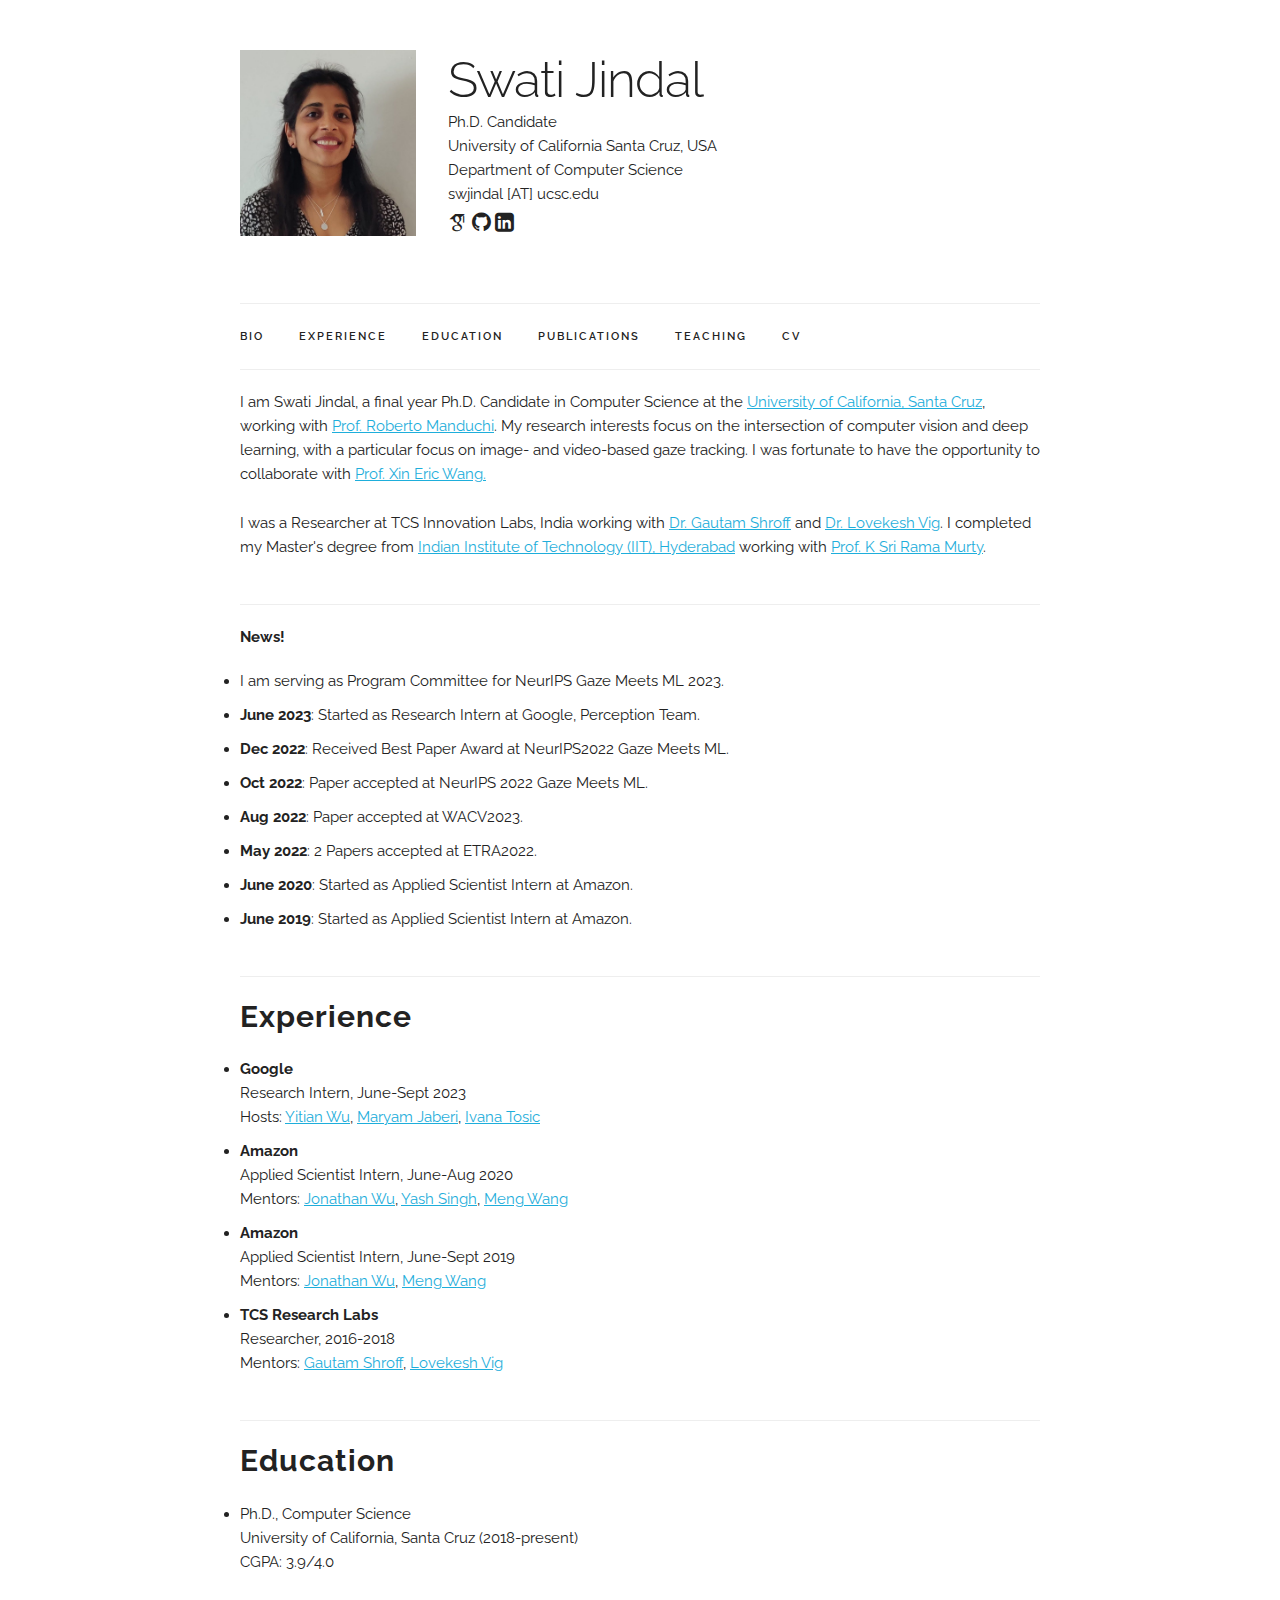
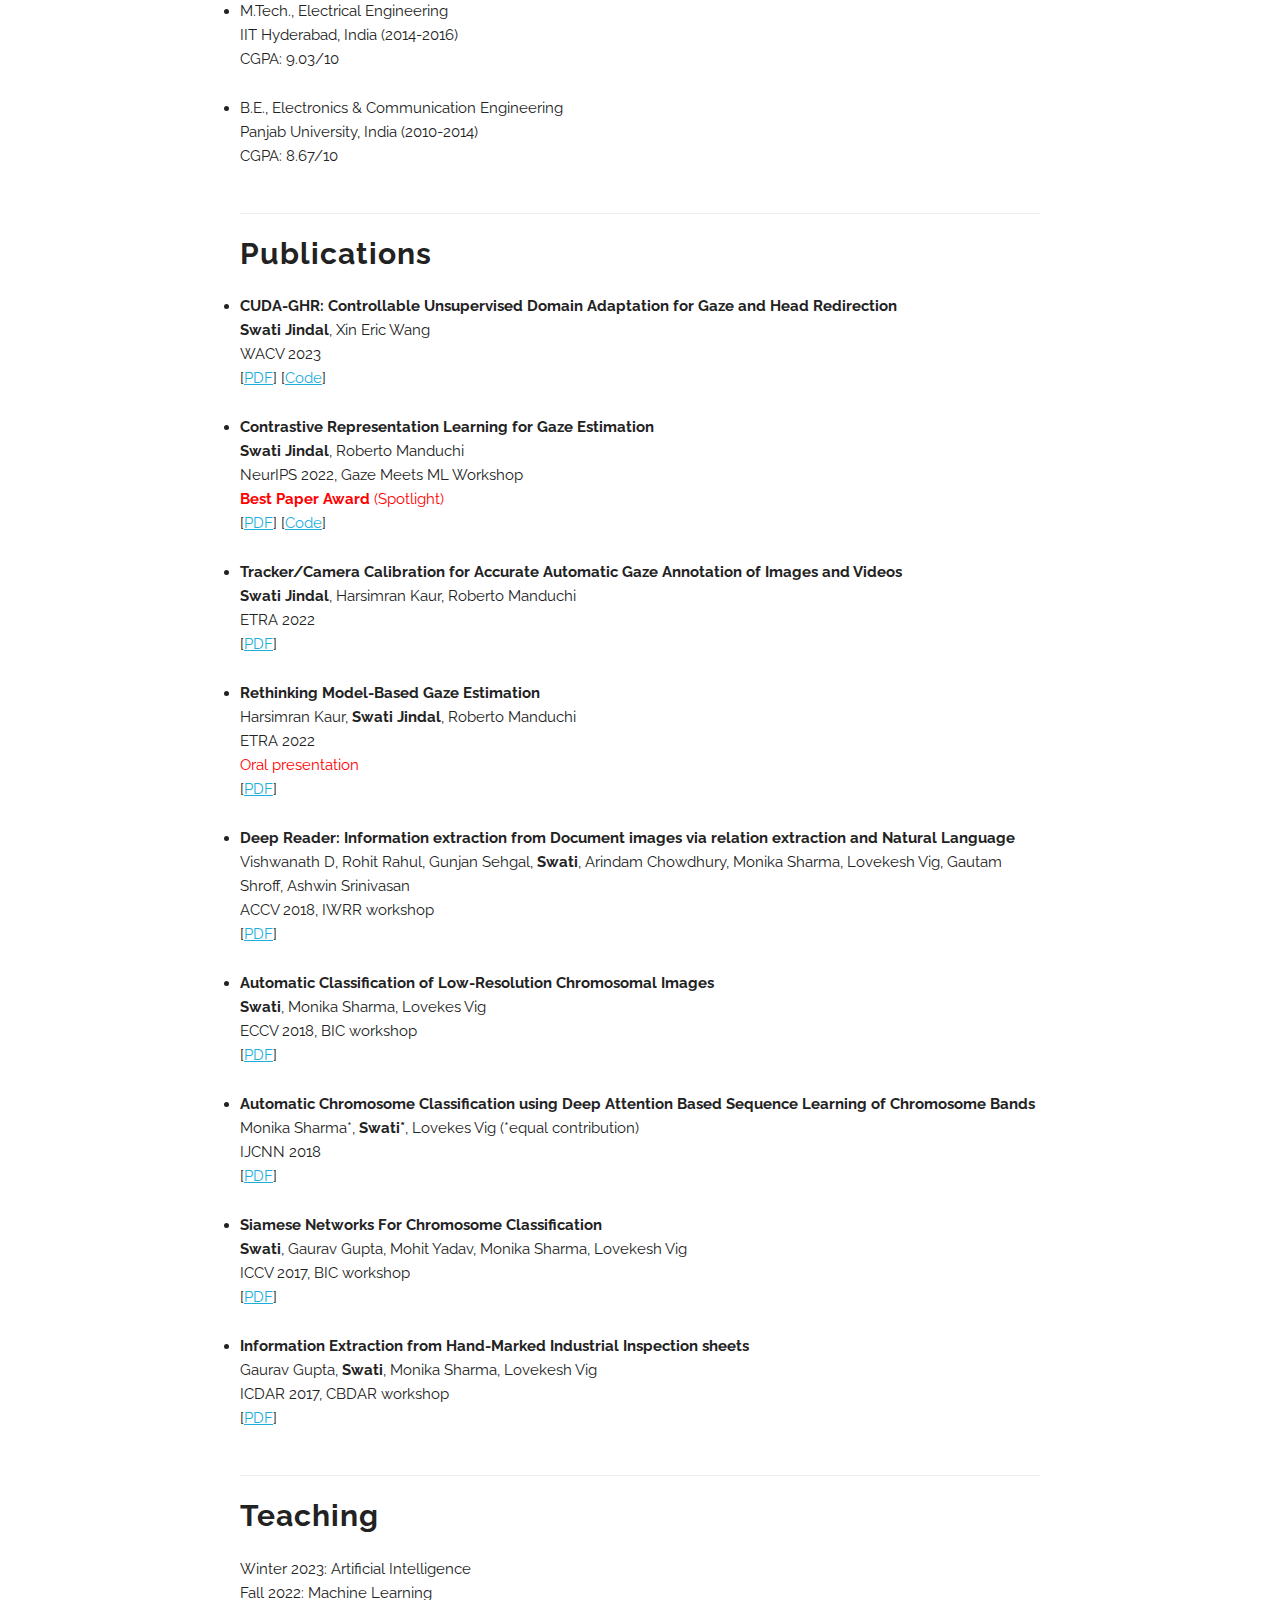
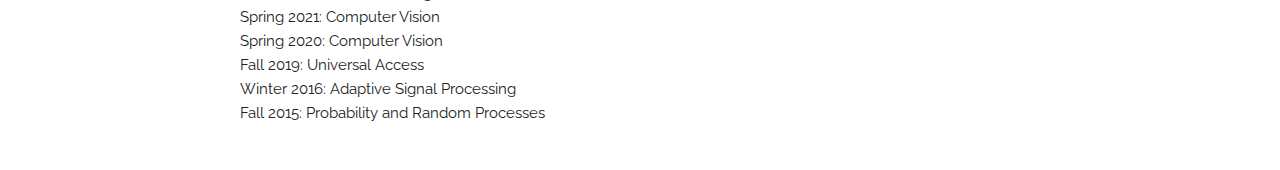
==== index.html @ b085ed93 "updated new" ====
<!DOCTYPE html>
<html lang="en">
<head>

  <!-- Basic Page Needs
  –––––––––––––––––––––––––––––––––––––––––––––––––– -->
  <meta charset="utf-8">
  <title>Swati Jindal</title>
  <meta name="description" content="Swati Jindal">
  <meta name="author" content="Swati Jindal">

  <!-- Mobile Specific Metas
  –––––––––––––––––––––––––––––––––––––––––––––––––– -->
  <meta name="viewport" content="width=device-width, initial-scale=1">

  <!-- FONT
  –––––––––––––––––––––––––––––––––––––––––––––––––– -->
  <link href='https://fonts.googleapis.com/css?family=Raleway:400,300,600' rel='stylesheet' type='text/css'>

  <!-- CSS
  –––––––––––––––––––––––––––––––––––––––––––––––––– -->
  <link rel="stylesheet" href=./libs/external/skeleton/normalize.css>
  <link rel="stylesheet" href=./libs/external/skeleton/skeleton.css>
  <link rel="stylesheet" href=./libs/custom/my_css.css>

  <!-- JQuery
  –––––––––––––––––––––––––––––––––––––––––––––––––– -->
  <script src=./libs/external/jquery-3.1.1.min.js></script>

  <!-- Font-Awesome
  –––––––––––––––––––––––––––––––––––––––––––––––––– -->
  <link rel="stylesheet" href=./libs/external/font-awesome-4.7.0/css/font-awesome.min.css>

  <!-- Academic Icons
  –––––––––––––––––––––––––––––––––––––––––––––––––– -->
  <link rel="stylesheet" href=./libs/external/academicons-1.8.6/css/academicons.min.css>

  <!-- Skeleton tabs
  –––––––––––––––––––––––––––––––––––––––––––––––––– -->
  <link rel="stylesheet" href=./libs/external/skeleton_tabs/skeleton-tabs.css>
  <script src=./libs/external/skeleton_tabs/skeleton-tabs.js></script>

  <!-- Timeline
  –––––––––––––––––––––––––––––––––––––––––––––––––– -->
  <link rel="stylesheet" href=./libs/external/timeline.css>

  <!-- Scripts
  –––––––––––––––––––––––––––––––––––––––––––––––––– -->
  <!--<link rel="stylesheet" href=/libs/external/github-prettify-theme.css>-->
  <script src=./libs/custom/my_js.js></script>

  <!-- Favicon
       –––––––––––––––––––––––––––––––––––––––––––––––––– -->
  <!-- 
  <link rel="icon" type="image/png" href=/libs/icon.png>
  <link rel="shortcut icon" type="image/png" href=/libs/icon.png>
  -->

</head>
<body>

  <!-- Primary Page Layout
  –––––––––––––––––––––––––––––––––––––––––––––––––– -->
  <div class="container">

    <section class="header">
      <div class="row">
        <div class="three columns">
          <a href="/"><img class="u-full-width" src='images/img.jpg'></a>
        </div>
        <div class="nine columns main-description">
            <h1>Swati Jindal</h1>
            <p></p>
            <p>Ph.D. Candidate</p>
            <p>University of California Santa Cruz, USA</p>
            <p>Department of Computer Science</p>
            <p>swjindal [AT] ucsc.edu</p>
            <p>
              <span onclick="window.open('https://scholar.google.co.in/citations?user=O7l7h-UAAAAJ&hl=en')" style="cursor: pointer">
                <i class="ai ai-google-scholar ai-lg" aria-hidden="true"></i>
              </span>

              <span onclick="window.open('https://github.com/jswati31')" style="cursor: pointer">
                <i class="fa fa-github" aria-hidden="true"></i>
              </span>

              <span onclick="window.open('https://linkedin.com/in/swati-jindal-7b8b50103')" style="cursor: pointer">
                <i class="fa fa-linkedin-square" aria-hidden="true"></i>
              </span>
            </p>
        </div>
        <!--<div class="nine columns main-description"><a href="">CV</a> </div>-->
      </div>
    </section>

    <div class="navbar-spacer"></div>
    <nav class="navbar">
      <div class="container">
        <ul class="navbar-list">
          <li class="navbar-item"><a class="navbar-link" href=./index.html#bio>Bio</a></li>
          <li class="navbar-item"><a class="navbar-link" href=./index.html#experience>Experience</a></li>
          <li class="navbar-item"><a class="navbar-link" href=./index.html#education>Education</a></li>
          <li class="navbar-item"><a class="navbar-link" href=./index.html#publications>Publications</a></li>
          <li class="navbar-item"><a class="navbar-link" href=./index.html#teaching>Teaching</a></li>
          <li class="navbar-item"><a class="navbar-link" href="./images/CV.pdf" target="_blank">CV</a></li>
        </ul>
      </div>
    </nav>

<!-- ========== BIO ========== -->
<div class="docs-section" id="bio">
  <p>
  I am Swati Jindal, a final year Ph.D. Candidate in Computer Science
    at the <a class="reference external" href="https://www.ucsc.edu/" target="_blank">University of California, Santa Cruz</a>,
    working with <a class="reference external" href="https://users.soe.ucsc.edu/~manduchi/" target="_blank">Prof. Roberto Manduchi</a>.
    My research interests focus on the intersection of computer vision and deep learning, with a
    particular focus on image- and video-based gaze tracking. I was fortunate to have the opportunity to
    collaborate with <a class="reference external" href="https://eric-xw.github.io/" target="_blank">Prof. Xin Eric Wang.</a></p>
  <p>
    I was a Researcher at TCS Innovation Labs, India
    working with <a class="reference external" href="https://scholar.google.co.in/citations?user=f70Rc2wAAAAJ" target="_blank">Dr. Gautam Shroff</a> and <a class="reference external" href="https://sites.google.com/site/lovekeshhome/" target="_blank">Dr. Lovekesh Vig</a>.
    I completed my Master's degree from <a class="reference external" href="http://iith.ac.in/" target="_blank">Indian Institute of Technology (IIT), Hyderabad</a> working with <a class="reference external" href="https://sites.google.com/iith.ac.in/ksrm/home" target="_blank">Prof. K Sri Rama Murty</a>.
  </p> 
</div>

<!-- ========== BIO ========== -->
<div class="docs-section" id="news">
  <h6><b>News!</b></h6>
  <ul>
    <li>I am serving as Program Committee for NeurIPS Gaze Meets ML 2023.</li>
    <li><b>June 2023</b>: Started as Research Intern at Google, Perception Team.</li>
    <li><b>Dec 2022</b>: Received Best Paper Award at NeurIPS2022 Gaze Meets ML.</li>
    <li><b>Oct 2022</b>: Paper accepted at NeurIPS 2022 Gaze Meets ML.</li>
    <li><b>Aug 2022</b>: Paper accepted at WACV2023.</li>
    <li><b>May 2022</b>: 2 Papers accepted at ETRA2022.</li>
    <li><b>June 2020</b>: Started as Applied Scientist Intern at Amazon.</li>
    <li><b>June 2019</b>: Started as Applied Scientist Intern at Amazon.</li>
  </ul>
</div>

<!-- ========== Experience ========== -->
<div class="docs-section" id="experience">
  <h4><b>Experience</b></h4>
  <ul>
    <li>
      <b>Google</b><br/>
      Research Intern, June-Sept 2023<br/>
      Hosts: <a class="reference external" href="https://www.linkedin.com/in/yitianwu" target="_blank">Yitian Wu</a>,
      <a class="reference external" href="https://scholar.google.com/citations?user=BoFy4O8AAAAJ&hl=en" target="_blank">Maryam Jaberi</a>,
      <a class="reference external" href="https://research.google/people/105919/" target="_blank">Ivana Tosic</a>
    </li>
    <li>
      <b>Amazon</b><br/>
      Applied Scientist Intern, June-Aug 2020<br/>
      Mentors: <a class="reference external" href="https://www.linkedin.com/in/jonathan-wu-83a1321b" target="_blank">Jonathan Wu</a>,
        <a class="reference external" href="https://www.linkedin.com/in/kunwar-yashraj-singh-62ba5552/" target="_blank">Yash Singh</a>,
      <a class="reference external" href="https://www.linkedin.com/in/meng-wang-6aa61813/" target="_blank">Meng Wang</a>
    </li>
	<li>
      <b>Amazon</b><br/>
      Applied Scientist Intern, June-Sept 2019<br/>
      Mentors: <a class="reference external" href="https://www.linkedin.com/in/jonathan-wu-83a1321b" target="_blank">Jonathan Wu</a>,
      <a class="reference external" href="https://www.linkedin.com/in/meng-wang-6aa61813/" target="_blank">Meng Wang</a>

    </li>
	<li>
      <b>TCS Research Labs</b><br/>
      Researcher, 2016-2018<br/>
      Mentors: <a class="reference external" href="https://scholar.google.co.in/citations?user=f70Rc2wAAAAJ" target="_blank">Gautam Shroff</a>,
        <a class="reference external" href="https://sites.google.com/site/lovekeshhome/" target="_blank">Lovekesh Vig</a>
    </li>
  </ul>
</div>


    <!-- ========== Education ========== -->
<div class="docs-section" id="education">
  <h4><b>Education</b></h4>
  <ul>
	<li> Ph.D., Computer Science
      <br>University of California, Santa Cruz (2018-present)
      <p>CGPA: 3.9/4.0</p>
    </li>
    <li> M.Tech., Electrical Engineering
      <br>IIT Hyderabad, India (2014-2016)
      <p>CGPA: 9.03/10 </p>
    </li>
	<li> B.E., Electronics & Communication Engineering
      <br>Panjab University, India (2010-2014)
      <p>CGPA: 8.67/10</p>
    </li>
  </ul>
</div>

<!-- ========== PUBLICATIONS ========== -->
<div class="docs-section" id="publications">
  <h4><b>Publications</b></h4>
    <ul>
      <li>
        <p>
        <strong>
          CUDA-GHR: Controllable Unsupervised Domain Adaptation for Gaze and Head Redirection
        </strong>
        <br>
        <b>Swati Jindal</b>, Xin Eric Wang
        <br>
        WACV 2023
          <br>
          [<a class="reference external" href="https://arxiv.org/abs/2106.10852" target="_blank">PDF</a>] [<a class="reference external" href="https://github.com/jswati31/cuda-ghr" target="_blank">Code</a>]
        </p>
      </li>

      <li>
        <p>
        <strong>
          Contrastive Representation Learning for Gaze Estimation
        </strong>
        <br>
        <b>Swati Jindal</b>, Roberto Manduchi
        <br>
        NeurIPS 2022, Gaze Meets ML Workshop
          <br>
          <span style="color:red"><b>Best Paper Award</b> (Spotlight)</span>
          <br>
          [<a class="reference external" href="https://arxiv.org/abs/2210.13404" target="_blank">PDF</a>] [<a class="reference external" href="https://github.com/jswati31/gazeclr" target="_blank">Code</a>]
        </p>
      </li>

      <li>
        <p>
        <strong>
          Tracker/Camera Calibration for Accurate Automatic Gaze Annotation of Images and Videos
        </strong>
        <br>
        <b>Swati Jindal</b>, Harsimran Kaur, Roberto Manduchi
        <br>
        ETRA 2022
          <br>
          [<a class="reference external" href="https://dl.acm.org/doi/abs/10.1145/3517031.3529643" target="_blank">PDF</a>]
        </p>
      </li>

      <li>
        <p>
        <strong>
          Rethinking Model-Based Gaze Estimation
        </strong>
        <br>
        Harsimran Kaur, <b>Swati Jindal</b>, Roberto Manduchi
        <br>
        ETRA 2022
          <br>
          <span style="color:red">Oral presentation</span>
          <br>
          [<a class="reference external" href="https://dl.acm.org/doi/10.1145/3530797" target="_blank">PDF</a>]
        </p>
      </li>

      <li>
        <p>
        <strong>
        Deep Reader: Information extraction from Document images via relation extraction and Natural Language
        </strong>
        <br>
        Vishwanath D, Rohit Rahul, Gunjan Sehgal, <b>Swati</b>, Arindam Chowdhury, Monika Sharma, Lovekesh Vig, Gautam Shroff, Ashwin Srinivasan
        <br>
        ACCV 2018, IWRR workshop
          <br>
        [<a class="reference external" href="https://link.springer.com/chapter/10.1007/978-3-030-21074-8_15" target="_blank">PDF</a>]
        </p>
      </li>

      <li>
        <p>
        <strong>
        Automatic Classification of Low-Resolution Chromosomal Images
        </strong>
        <br>
        <b>Swati</b>, Monika Sharma, Lovekes Vig
        <br>
        ECCV 2018, BIC workshop
          <br>
[<a class="reference external" href="https://link.springer.com/chapter/10.1007/978-3-030-11024-6_21" target="_blank">PDF</a>]
        </p>
      </li>

      <li>
        <p>
        <strong>
        Automatic Chromosome Classification using Deep Attention Based Sequence Learning of Chromosome Bands
        </strong>
        <br>
        Monika Sharma*, <b>Swati*</b>, Lovekes Vig (*equal contribution)
        <br>
        IJCNN 2018
          <br>
      [<a class="reference external" href="https://ieeexplore.ieee.org/document/8489321" target="_blank">PDF</a>]
        </p>
      </li>

      <li>
        <p>
        <strong>
        Siamese Networks For Chromosome Classification
        </strong>
        <br>
        <b>Swati</b>, Gaurav Gupta, Mohit Yadav, Monika Sharma, Lovekesh Vig
        <br>
         ICCV 2017, BIC workshop
          <br>
  [<a class="reference external" href="http://openaccess.thecvf.com/content_ICCV_2017_workshops/papers/w1/Jindal_Siamese_Networks_for_ICCV_2017_paper.pdf" target="_blank">PDF</a>]
        </p>
      </li>

      <li>
        <p>
        <strong>
        Information Extraction from Hand-Marked Industrial Inspection sheets
        </strong>
        <br>
        Gaurav Gupta, <b>Swati</b>, Monika Sharma, Lovekesh Vig
        <br>
        ICDAR 2017, CBDAR workshop
          <br>
      [<a class="reference external" href="https://ieeexplore.ieee.org/document/8270293" target="_blank">PDF</a>]
        </p>
      </li>

    </ul>

</div>






<!-- ========== Teaching ========== -->
<div class="docs-section" id="teaching">
  <h4><b>Teaching</b></h4>
  <p>
    Winter 2023: Artificial Intelligence
    <br>
    Fall 2022: Machine Learning
    <br>
    Spring 2021: Computer Vision
    <br> Spring 2020: Computer Vision
    <br> Fall 2019: Universal Access
    <br> Winter 2016: Adaptive Signal Processing
    <br> Fall 2015: Probability and Random Processes
  </p>
</div>

<!-- End Document
  –––––––––––––––––––––––––––––––––––––––––––––––––– -->
</body>
</html>
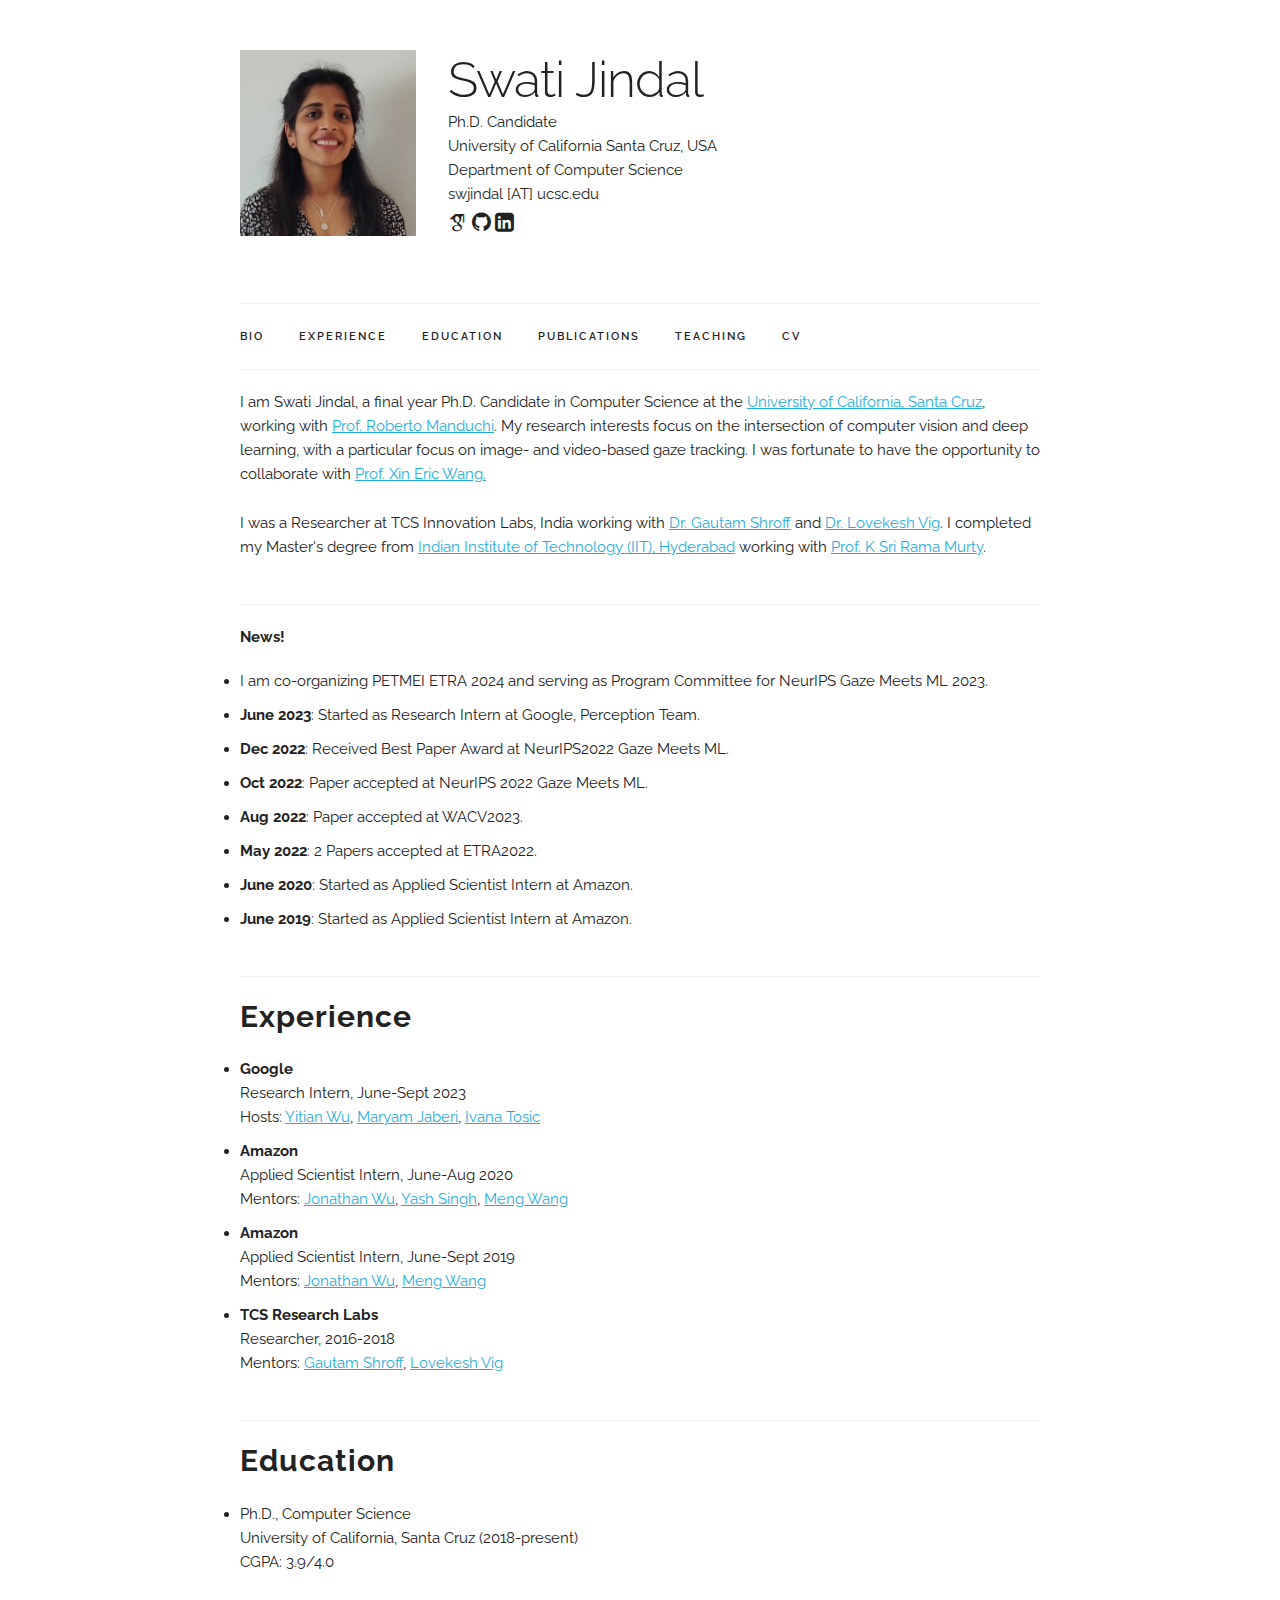
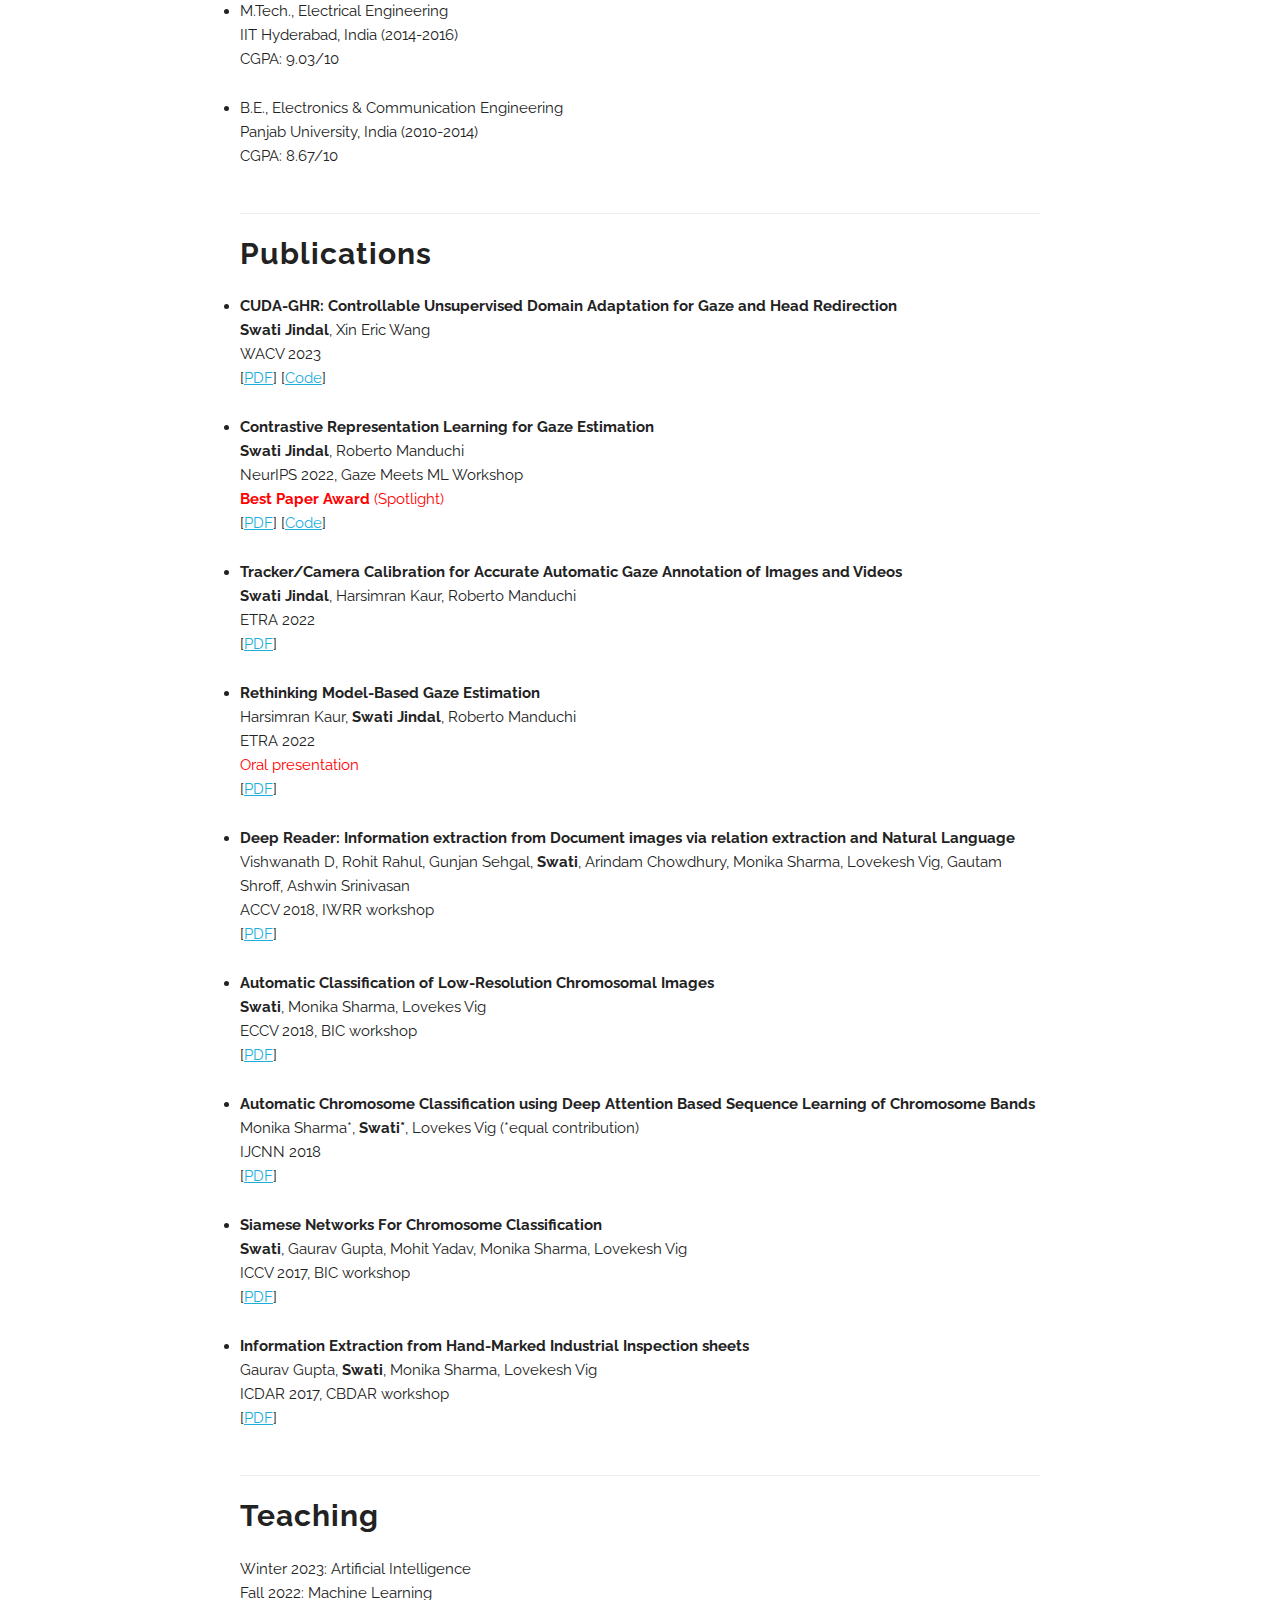
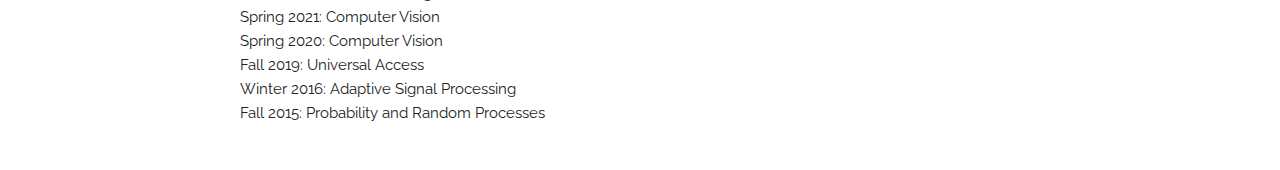
==== commit 774125f4: "updated new" ====
--- a/index.html
+++ b/index.html
@@ -127,7 +127,7 @@
 <div class="docs-section" id="news">
   <h6><b>News!</b></h6>
   <ul>
-    <li>I am serving as Program Committee for NeurIPS Gaze Meets ML 2023.</li>
+    <li>I am co-organizing PETMEI ETRA 2024 and serving as Program Committee for NeurIPS Gaze Meets ML 2023.</li>
     <li><b>June 2023</b>: Started as Research Intern at Google, Perception Team.</li>
     <li><b>Dec 2022</b>: Received Best Paper Award at NeurIPS2022 Gaze Meets ML.</li>
     <li><b>Oct 2022</b>: Paper accepted at NeurIPS 2022 Gaze Meets ML.</li>
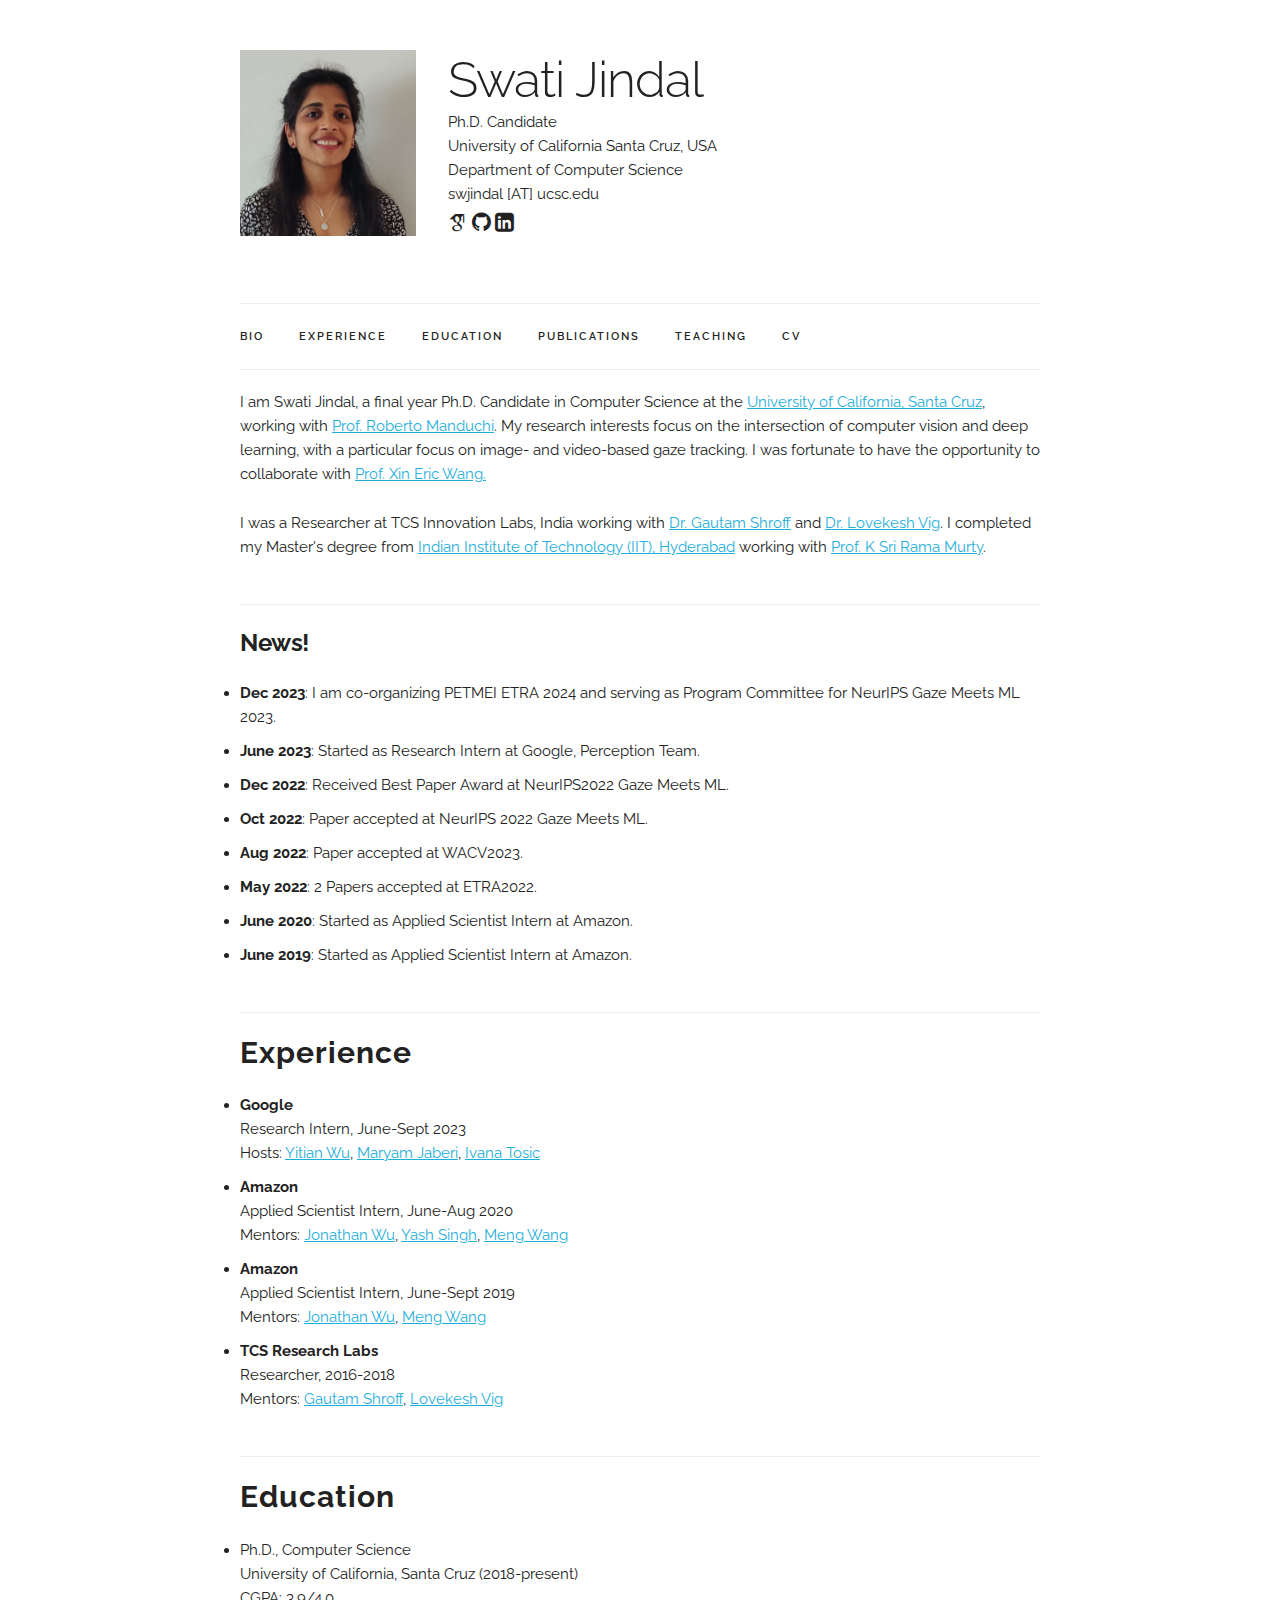
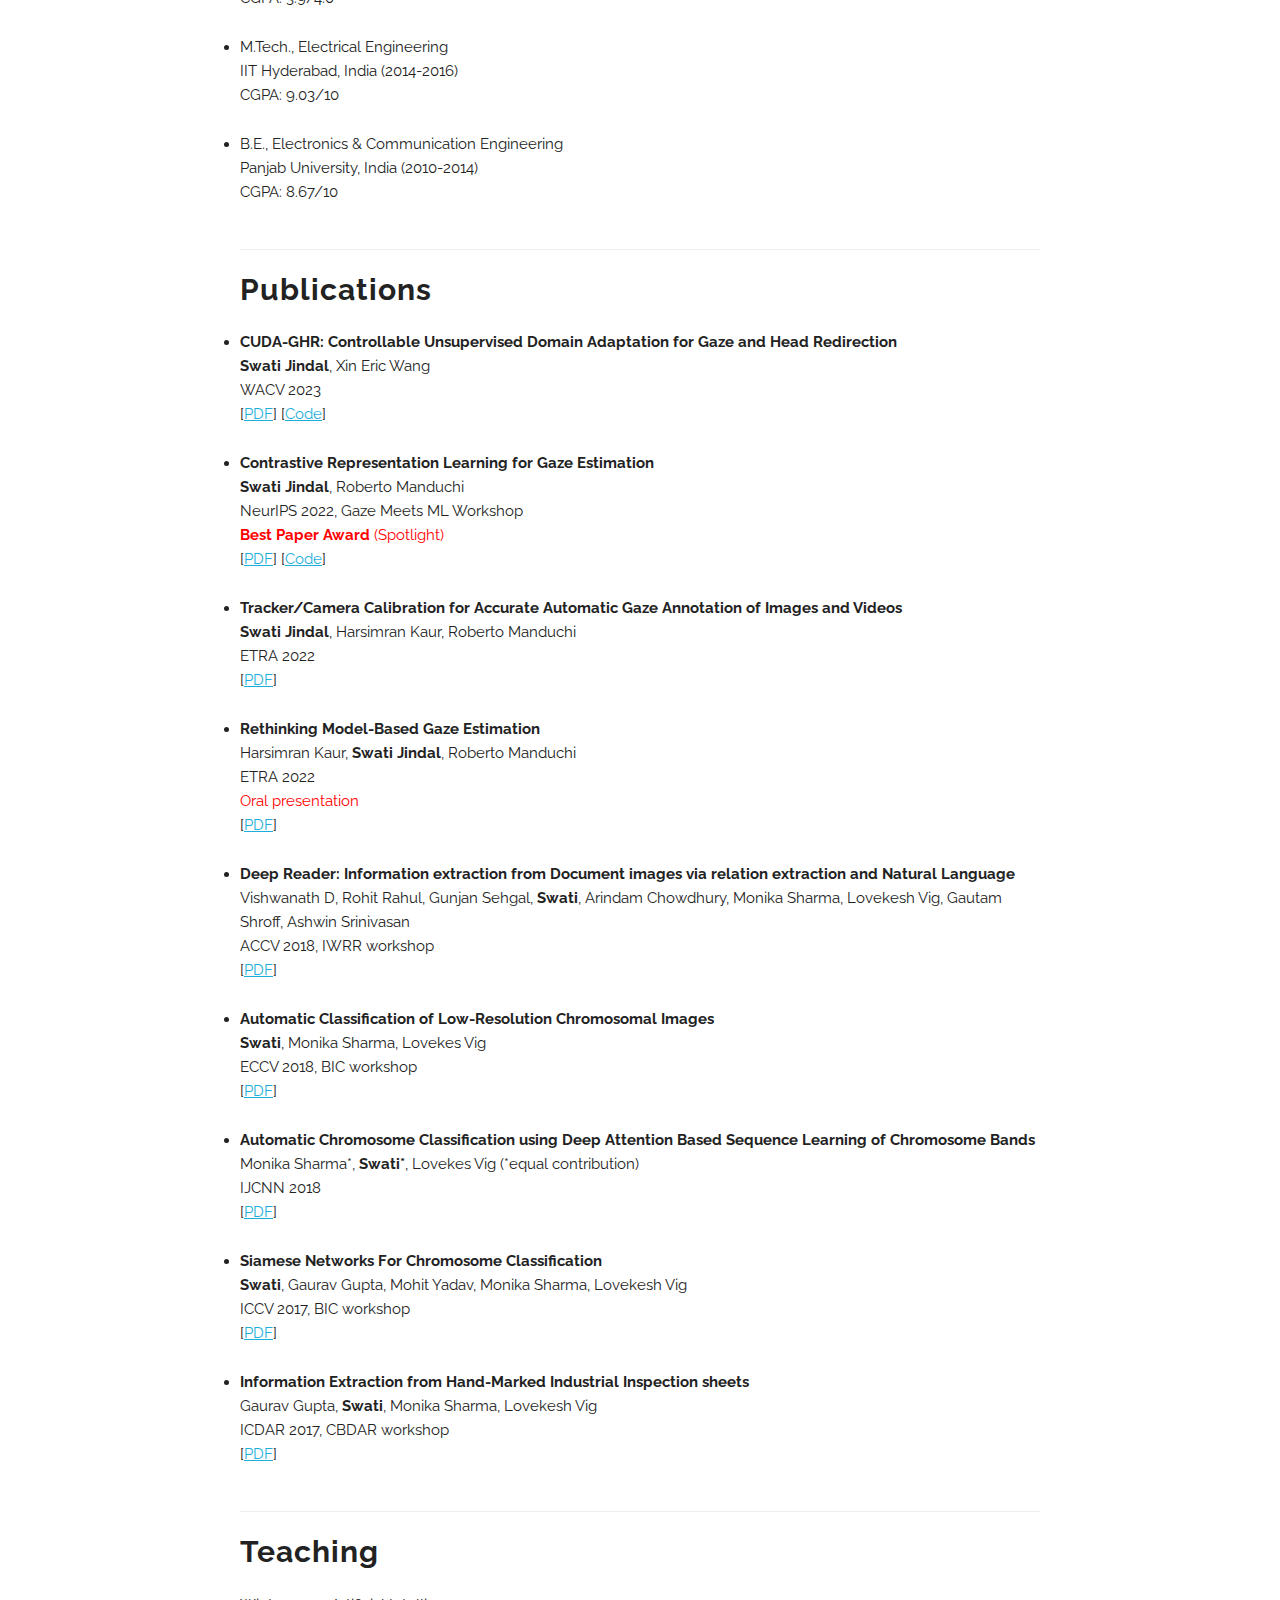
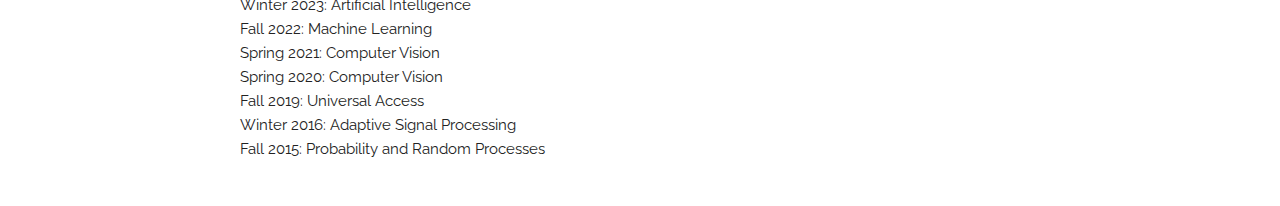
==== commit 6183b074: "updated new" ====
--- a/index.html
+++ b/index.html
@@ -125,9 +125,9 @@
 
 <!-- ========== BIO ========== -->
 <div class="docs-section" id="news">
-  <h6><b>News!</b></h6>
+  <h5><b>News!</b></h5>
   <ul>
-    <li>I am co-organizing PETMEI ETRA 2024 and serving as Program Committee for NeurIPS Gaze Meets ML 2023.</li>
+    <li><b>Dec 2023</b>: I am co-organizing PETMEI ETRA 2024 and serving as Program Committee for NeurIPS Gaze Meets ML 2023.</li>
     <li><b>June 2023</b>: Started as Research Intern at Google, Perception Team.</li>
     <li><b>Dec 2022</b>: Received Best Paper Award at NeurIPS2022 Gaze Meets ML.</li>
     <li><b>Oct 2022</b>: Paper accepted at NeurIPS 2022 Gaze Meets ML.</li>
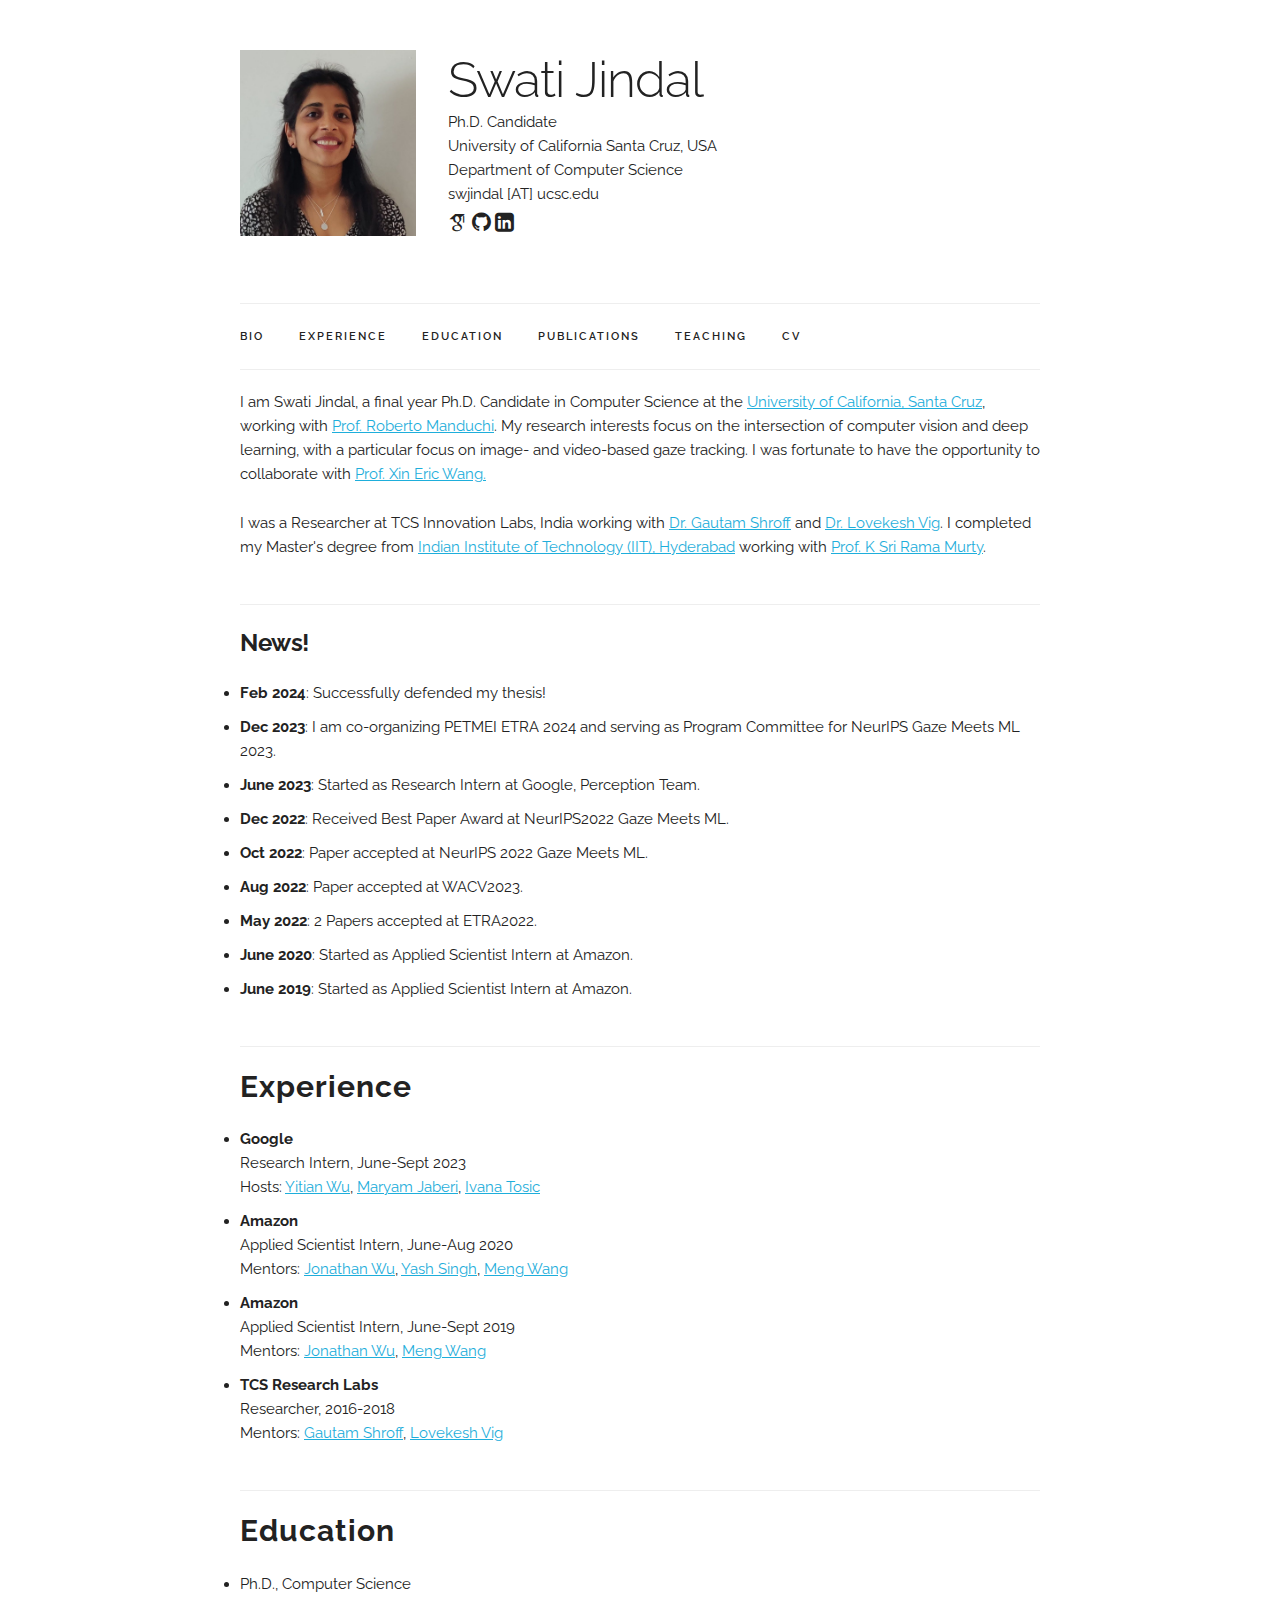
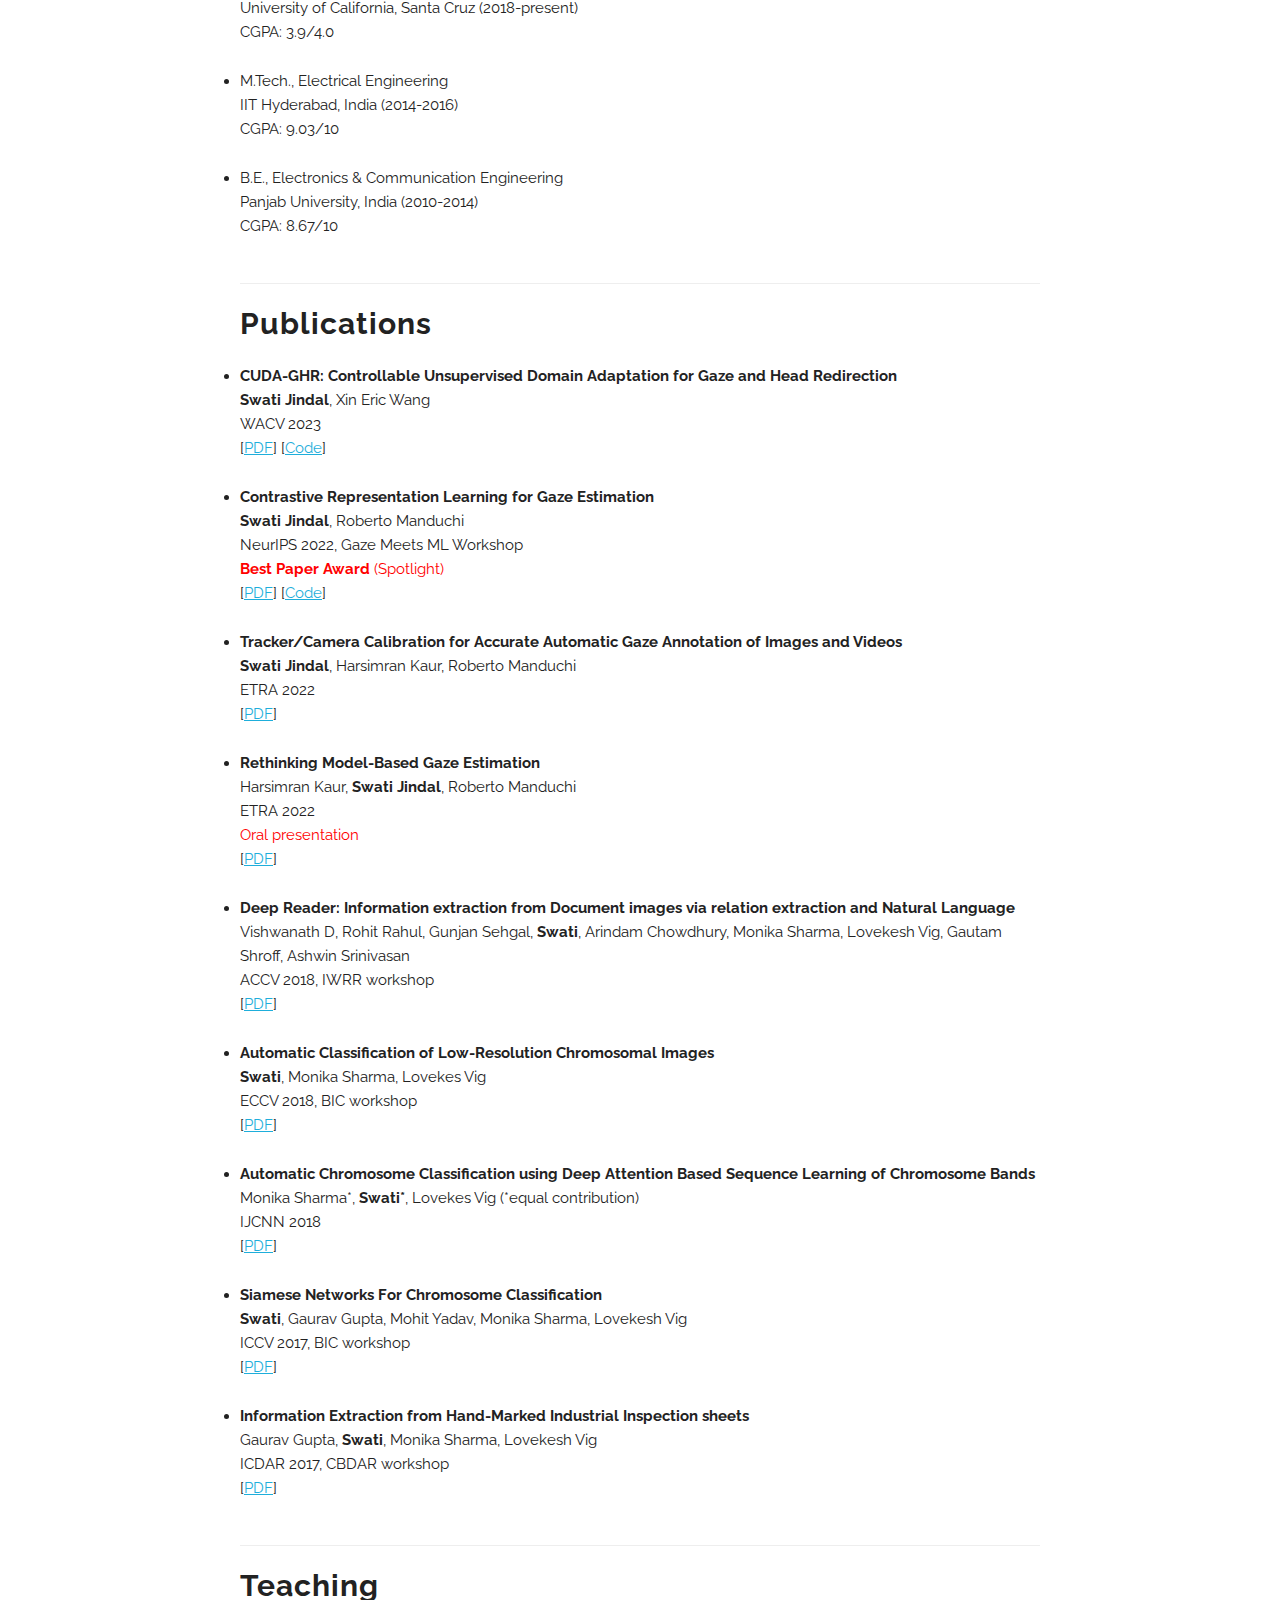
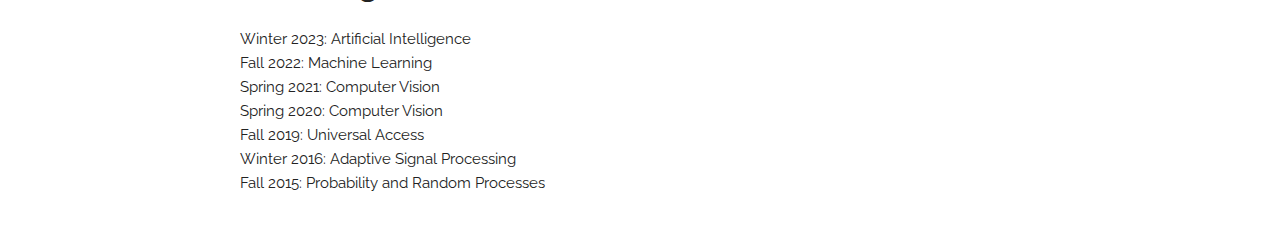
==== commit f8d33a38: "updated news" ====
--- a/index.html
+++ b/index.html
@@ -127,6 +127,7 @@
 <div class="docs-section" id="news">
   <h5><b>News!</b></h5>
   <ul>
+    <li><b>Feb 2024</b>: Successfully defended my thesis!</li>
     <li><b>Dec 2023</b>: I am co-organizing PETMEI ETRA 2024 and serving as Program Committee for NeurIPS Gaze Meets ML 2023.</li>
     <li><b>June 2023</b>: Started as Research Intern at Google, Perception Team.</li>
     <li><b>Dec 2022</b>: Received Best Paper Award at NeurIPS2022 Gaze Meets ML.</li>
@@ -206,7 +207,7 @@
         <br>
         WACV 2023
           <br>
-          [<a class="reference external" href="https://arxiv.org/abs/2106.10852" target="_blank">PDF</a>] [<a class="reference external" href="https://github.com/jswati31/cuda-ghr" target="_blank">Code</a>]
+          [<a class="reference external" href="https://openaccess.thecvf.com/content/WACV2023/papers/Jindal_CUDA-GHR_Controllable_Unsupervised_Domain_Adaptation_for_Gaze_and_Head_Redirection_WACV_2023_paper.pdf" target="_blank">PDF</a>] [<a class="reference external" href="https://github.com/jswati31/cuda-ghr" target="_blank">Code</a>]
         </p>
       </li>
 
@@ -222,7 +223,7 @@
           <br>
           <span style="color:red"><b>Best Paper Award</b> (Spotlight)</span>
           <br>
-          [<a class="reference external" href="https://arxiv.org/abs/2210.13404" target="_blank">PDF</a>] [<a class="reference external" href="https://github.com/jswati31/gazeclr" target="_blank">Code</a>]
+          [<a class="reference external" href="https://proceedings.mlr.press/v210/jindal23a/jindal23a.pdf" target="_blank">PDF</a>] [<a class="reference external" href="https://github.com/jswati31/gazeclr" target="_blank">Code</a>]
         </p>
       </li>
 
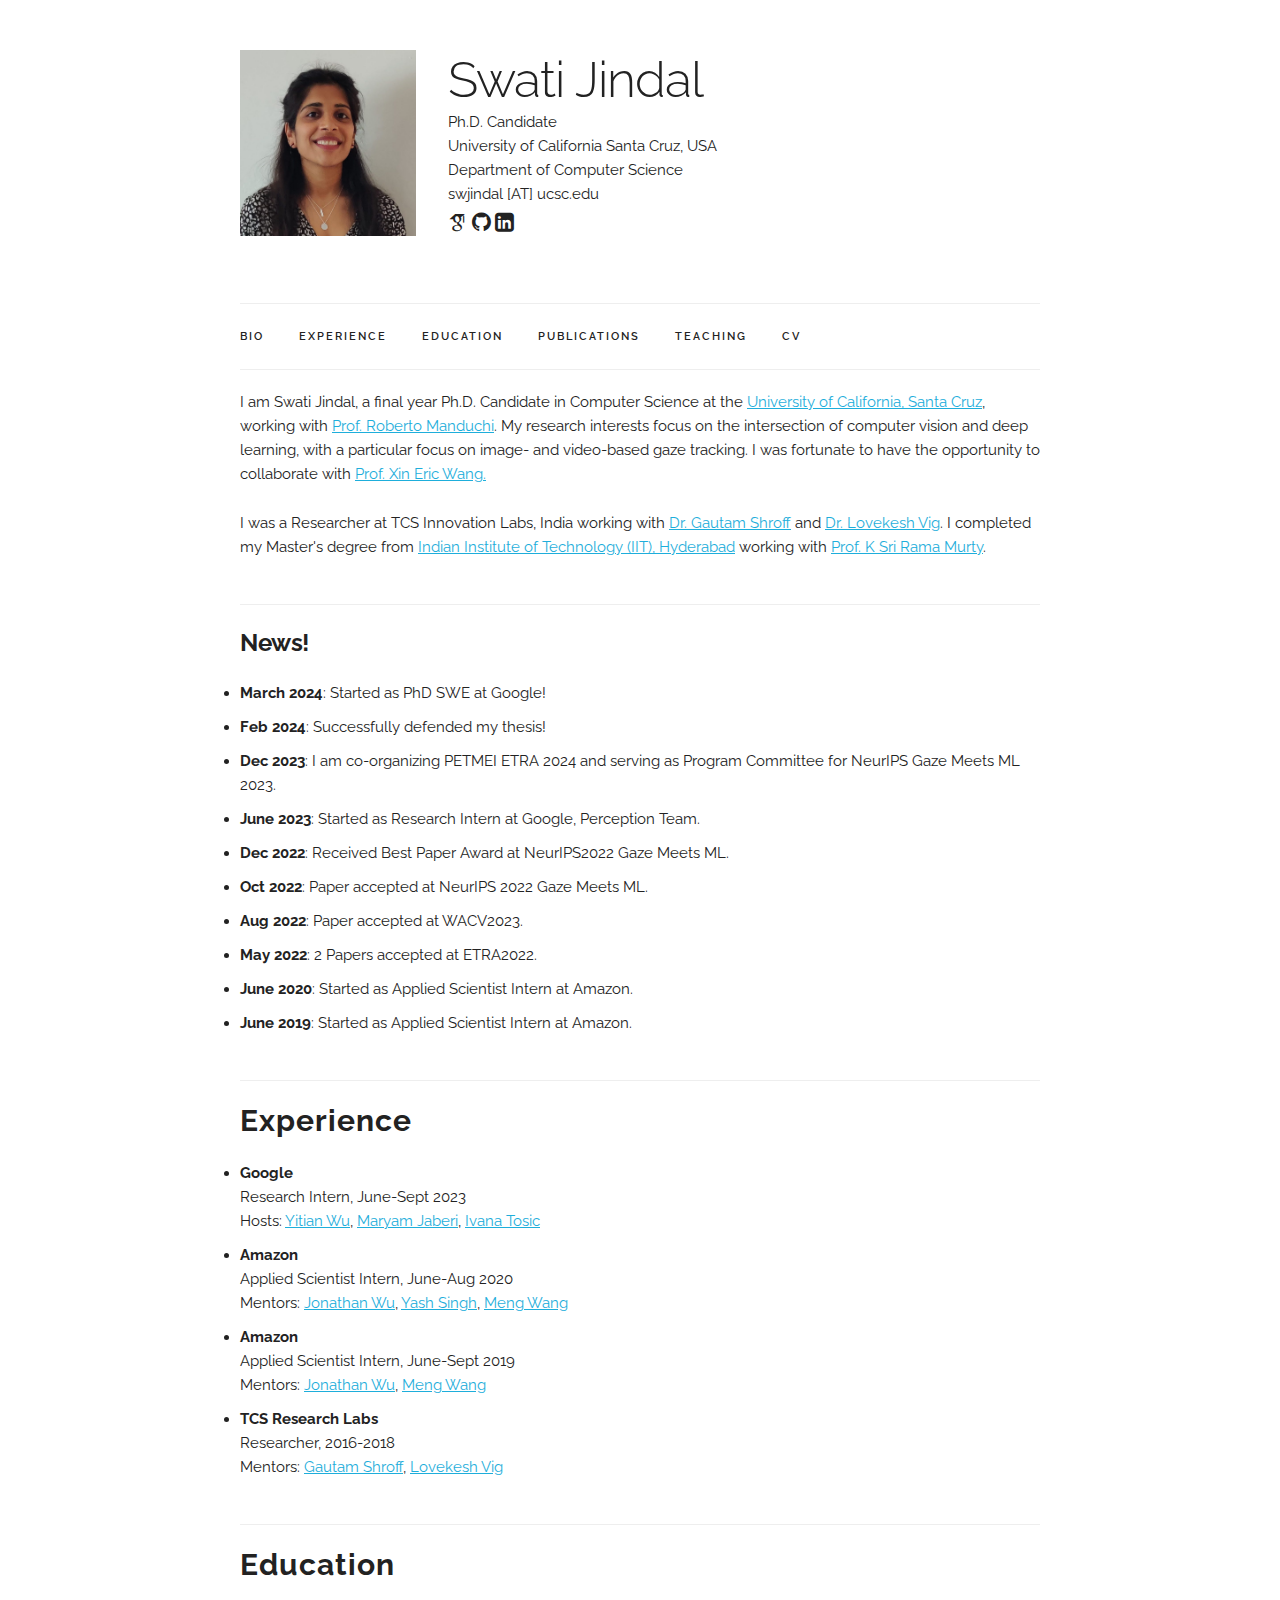
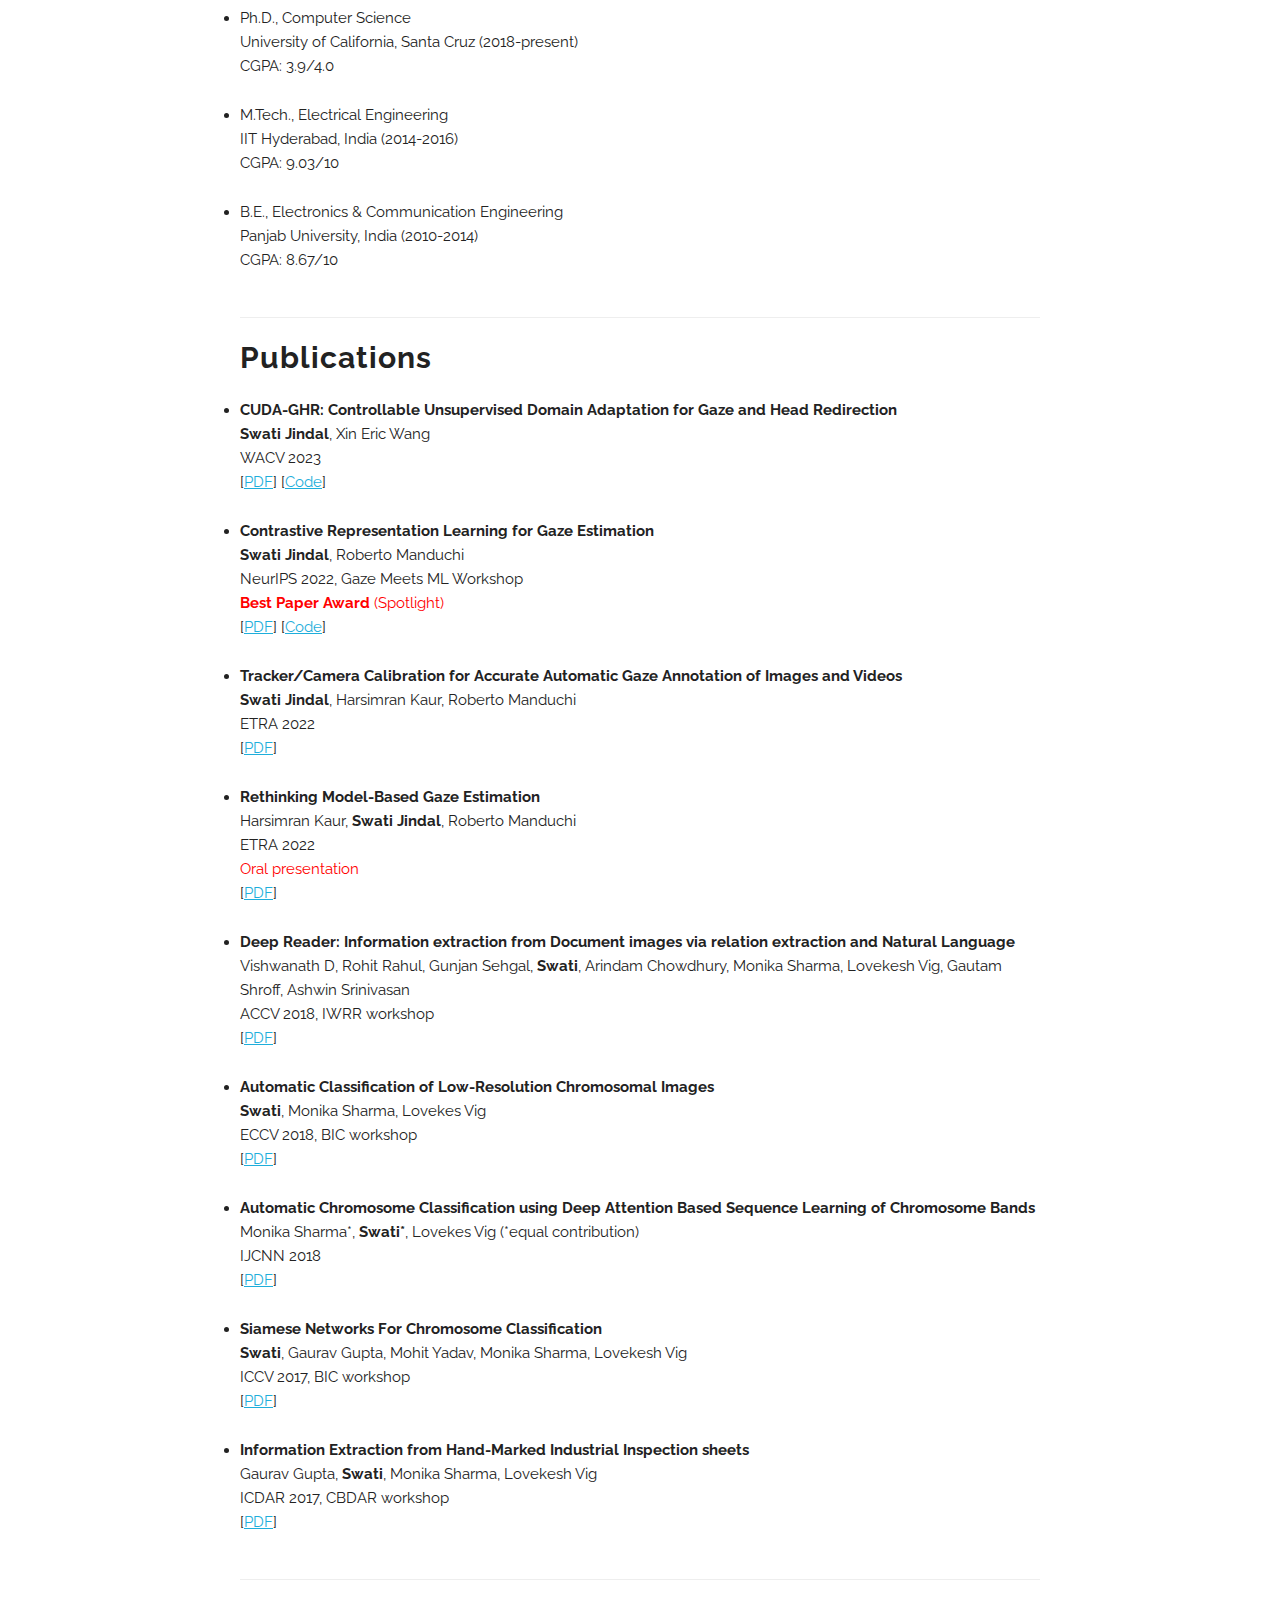
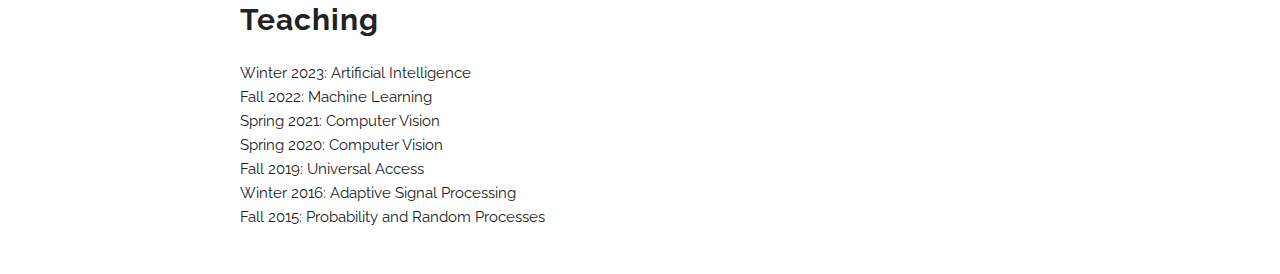
==== commit 6095b929: "updated news" ====
--- a/index.html
+++ b/index.html
@@ -127,6 +127,7 @@
 <div class="docs-section" id="news">
   <h5><b>News!</b></h5>
   <ul>
+    <li><b>March 2024</b>: Started as PhD SWE at Google!</li>
     <li><b>Feb 2024</b>: Successfully defended my thesis!</li>
     <li><b>Dec 2023</b>: I am co-organizing PETMEI ETRA 2024 and serving as Program Committee for NeurIPS Gaze Meets ML 2023.</li>
     <li><b>June 2023</b>: Started as Research Intern at Google, Perception Team.</li>
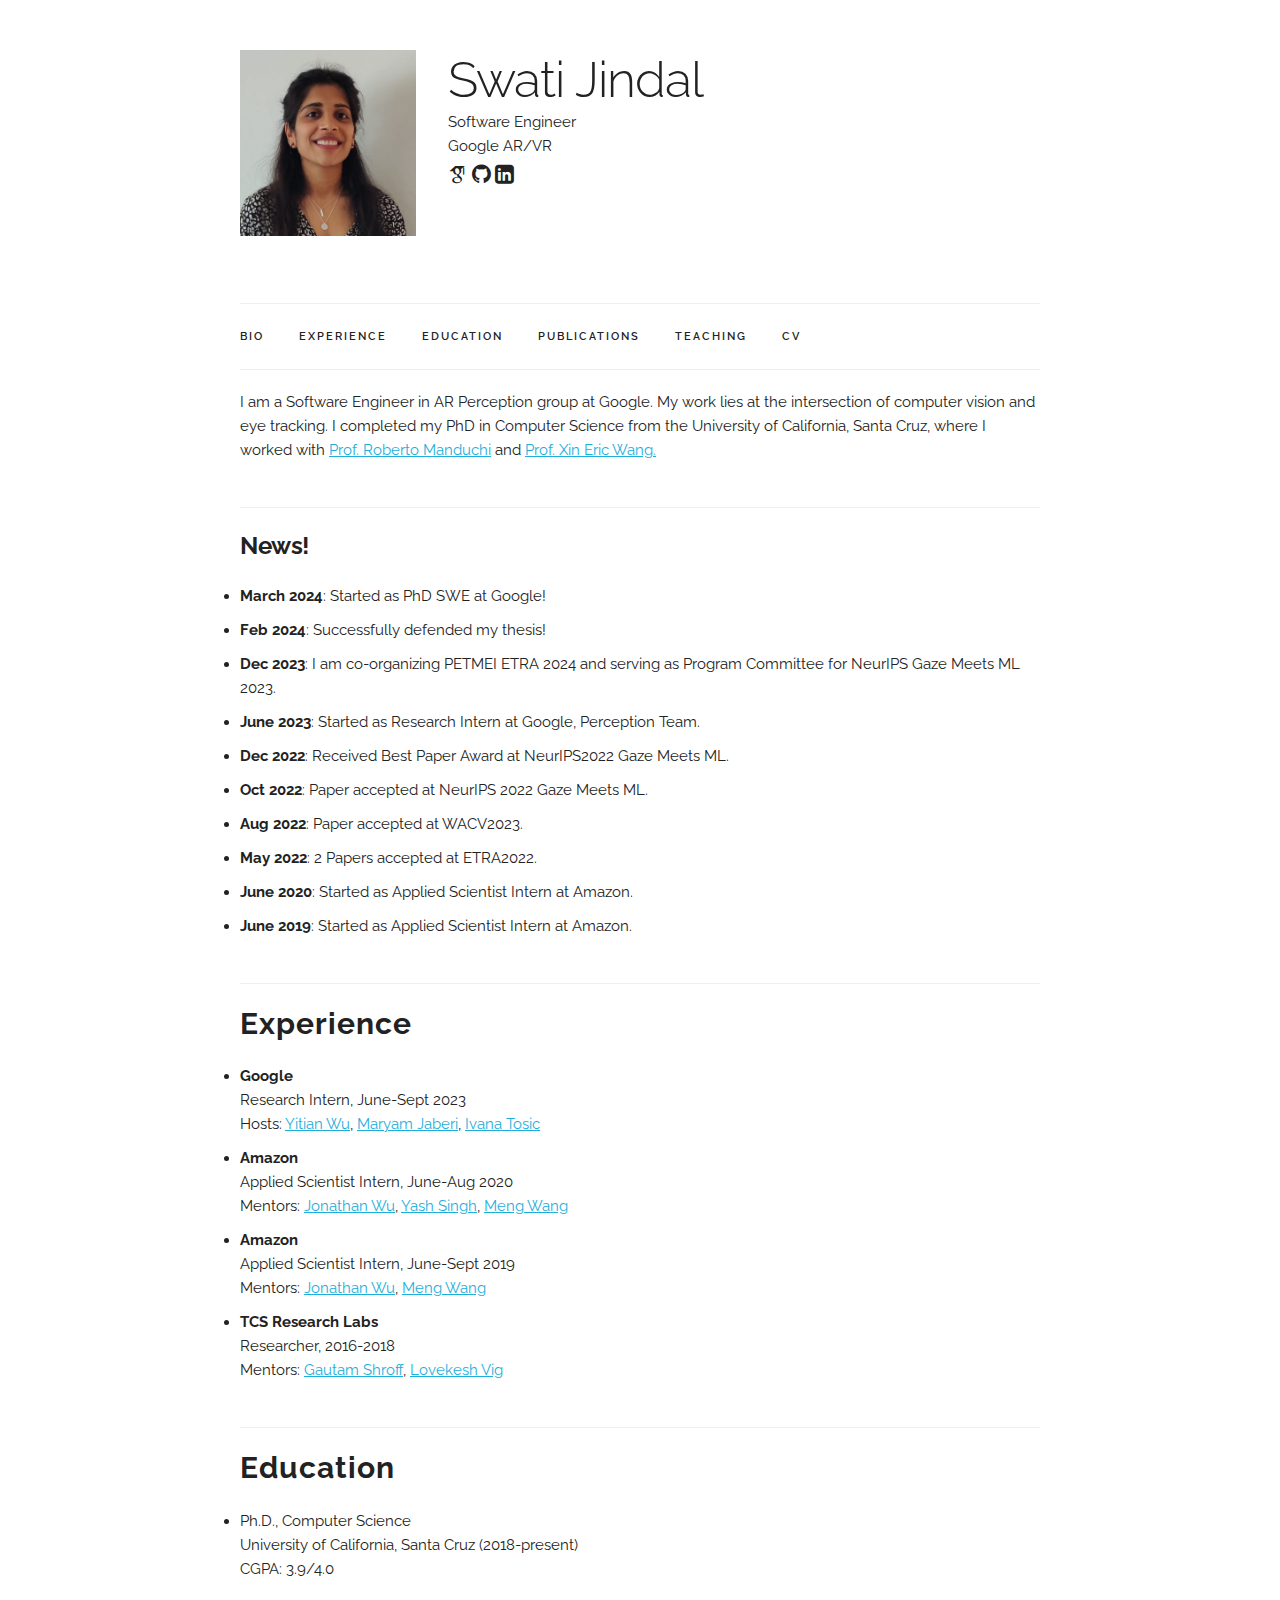
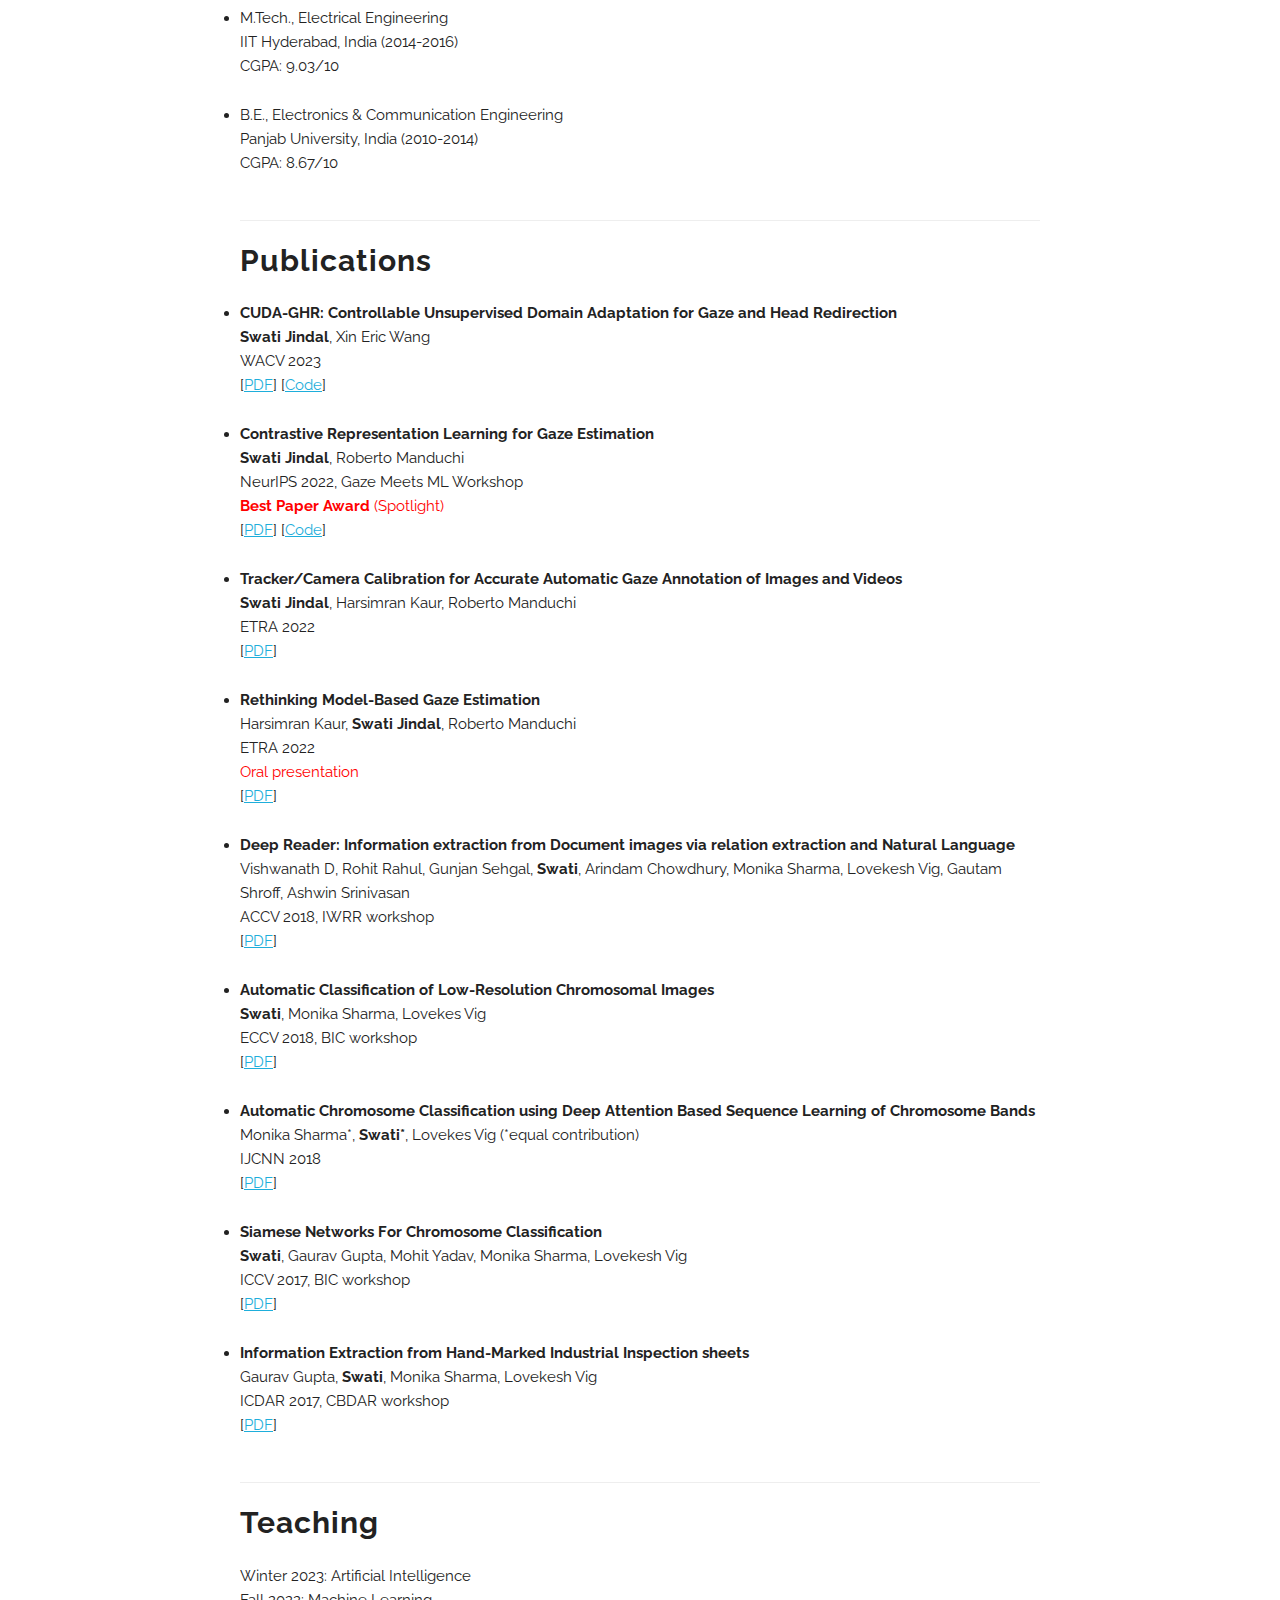
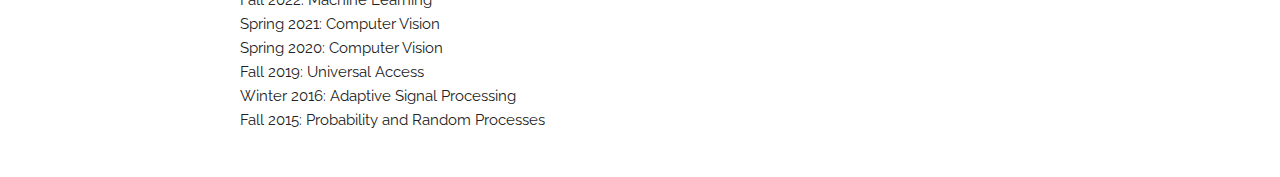
==== commit 47e4d679: "updated intro" ====
--- a/index.html
+++ b/index.html
@@ -71,10 +71,8 @@
         <div class="nine columns main-description">
             <h1>Swati Jindal</h1>
             <p></p>
-            <p>Ph.D. Candidate</p>
-            <p>University of California Santa Cruz, USA</p>
-            <p>Department of Computer Science</p>
-            <p>swjindal [AT] ucsc.edu</p>
+            <p>Software Engineer</p>
+            <p>Google AR/VR</p>
             <p>
               <span onclick="window.open('https://scholar.google.co.in/citations?user=O7l7h-UAAAAJ&hl=en')" style="cursor: pointer">
                 <i class="ai ai-google-scholar ai-lg" aria-hidden="true"></i>
@@ -110,17 +108,11 @@
 <!-- ========== BIO ========== -->
 <div class="docs-section" id="bio">
   <p>
-  I am Swati Jindal, a final year Ph.D. Candidate in Computer Science
-    at the <a class="reference external" href="https://www.ucsc.edu/" target="_blank">University of California, Santa Cruz</a>,
-    working with <a class="reference external" href="https://users.soe.ucsc.edu/~manduchi/" target="_blank">Prof. Roberto Manduchi</a>.
-    My research interests focus on the intersection of computer vision and deep learning, with a
-    particular focus on image- and video-based gaze tracking. I was fortunate to have the opportunity to
-    collaborate with <a class="reference external" href="https://eric-xw.github.io/" target="_blank">Prof. Xin Eric Wang.</a></p>
-  <p>
-    I was a Researcher at TCS Innovation Labs, India
-    working with <a class="reference external" href="https://scholar.google.co.in/citations?user=f70Rc2wAAAAJ" target="_blank">Dr. Gautam Shroff</a> and <a class="reference external" href="https://sites.google.com/site/lovekeshhome/" target="_blank">Dr. Lovekesh Vig</a>.
-    I completed my Master's degree from <a class="reference external" href="http://iith.ac.in/" target="_blank">Indian Institute of Technology (IIT), Hyderabad</a> working with <a class="reference external" href="https://sites.google.com/iith.ac.in/ksrm/home" target="_blank">Prof. K Sri Rama Murty</a>.
-  </p> 
+  I am a Software Engineer in AR Perception group at Google. My work lies at the intersection of computer vision and eye tracking.
+    I completed my PhD in Computer Science from the University of California, Santa Cruz, where I worked with
+    <a class="reference external" href="https://users.soe.ucsc.edu/~manduchi/" target="_blank">Prof. Roberto Manduchi</a>
+    and <a class="reference external" href="https://eric-xw.github.io/" target="_blank">Prof. Xin Eric Wang.</a>
+  </p>
 </div>
 
 <!-- ========== BIO ========== -->
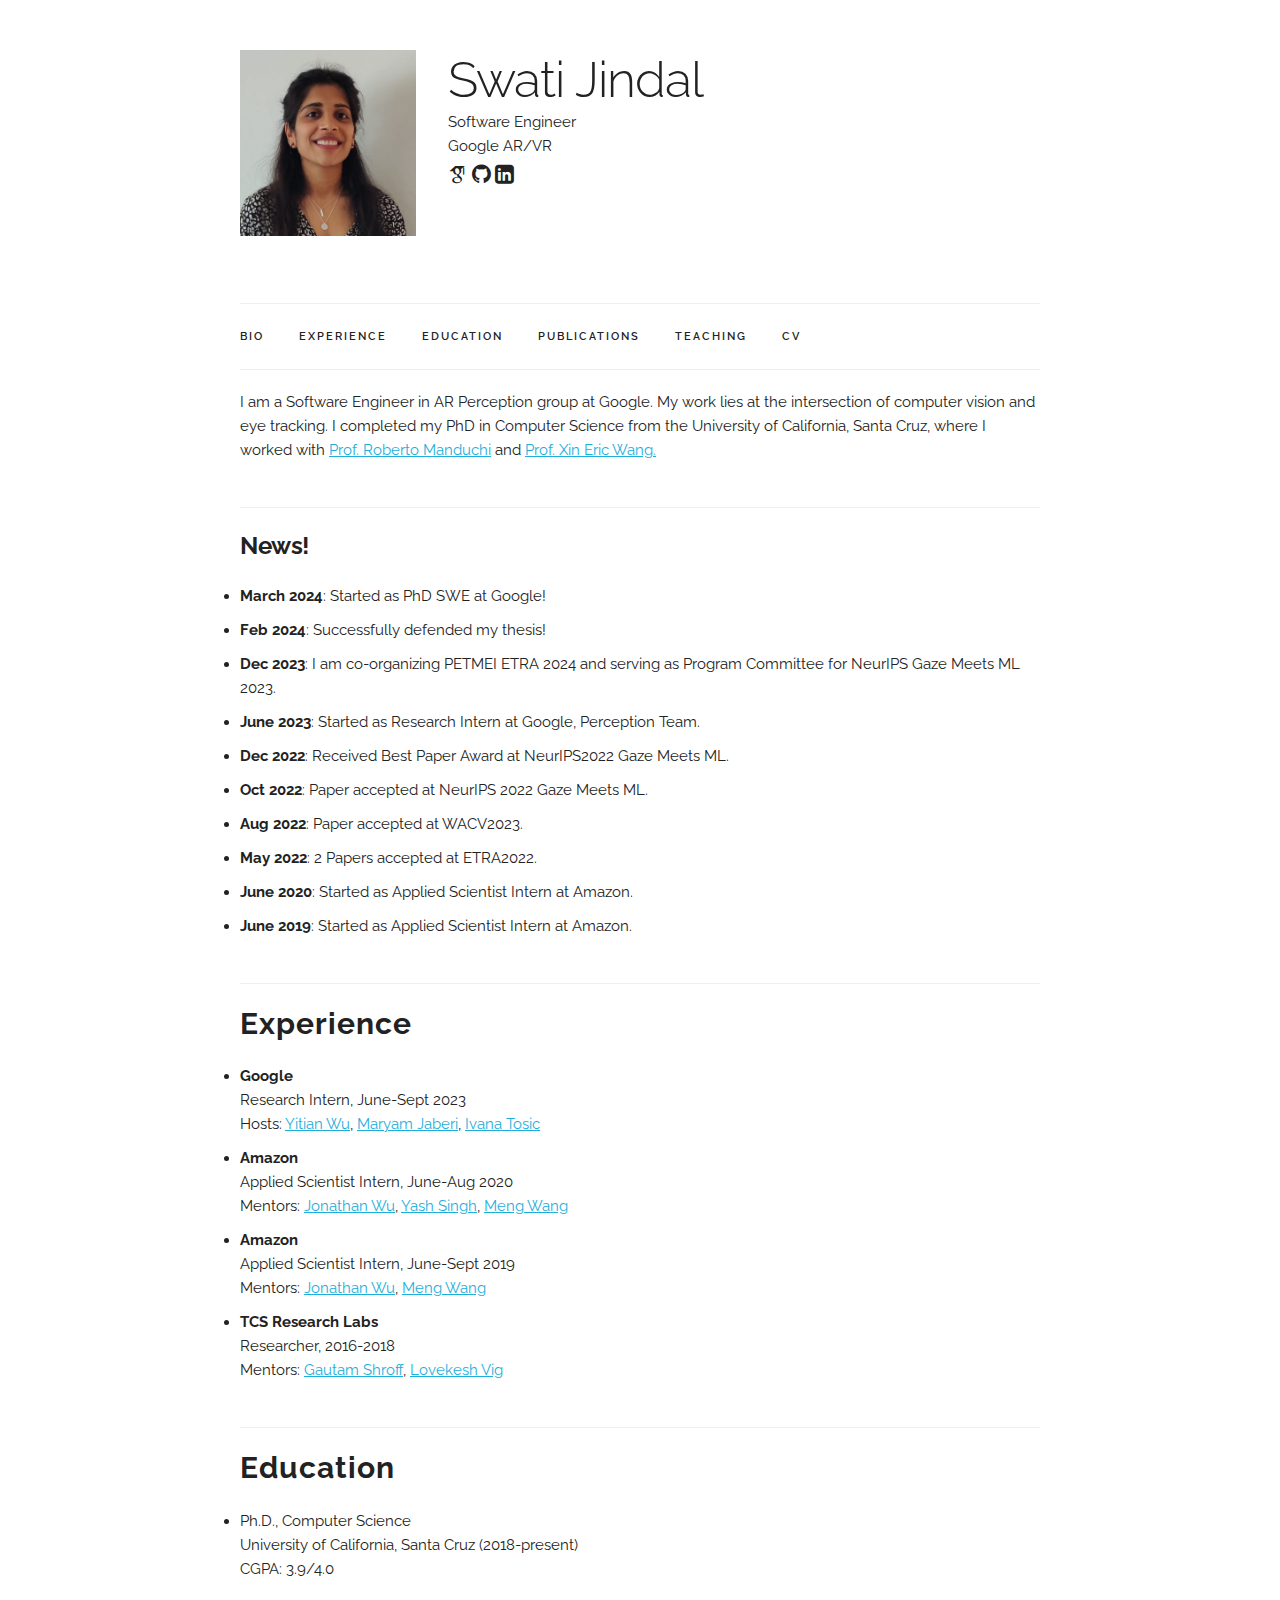
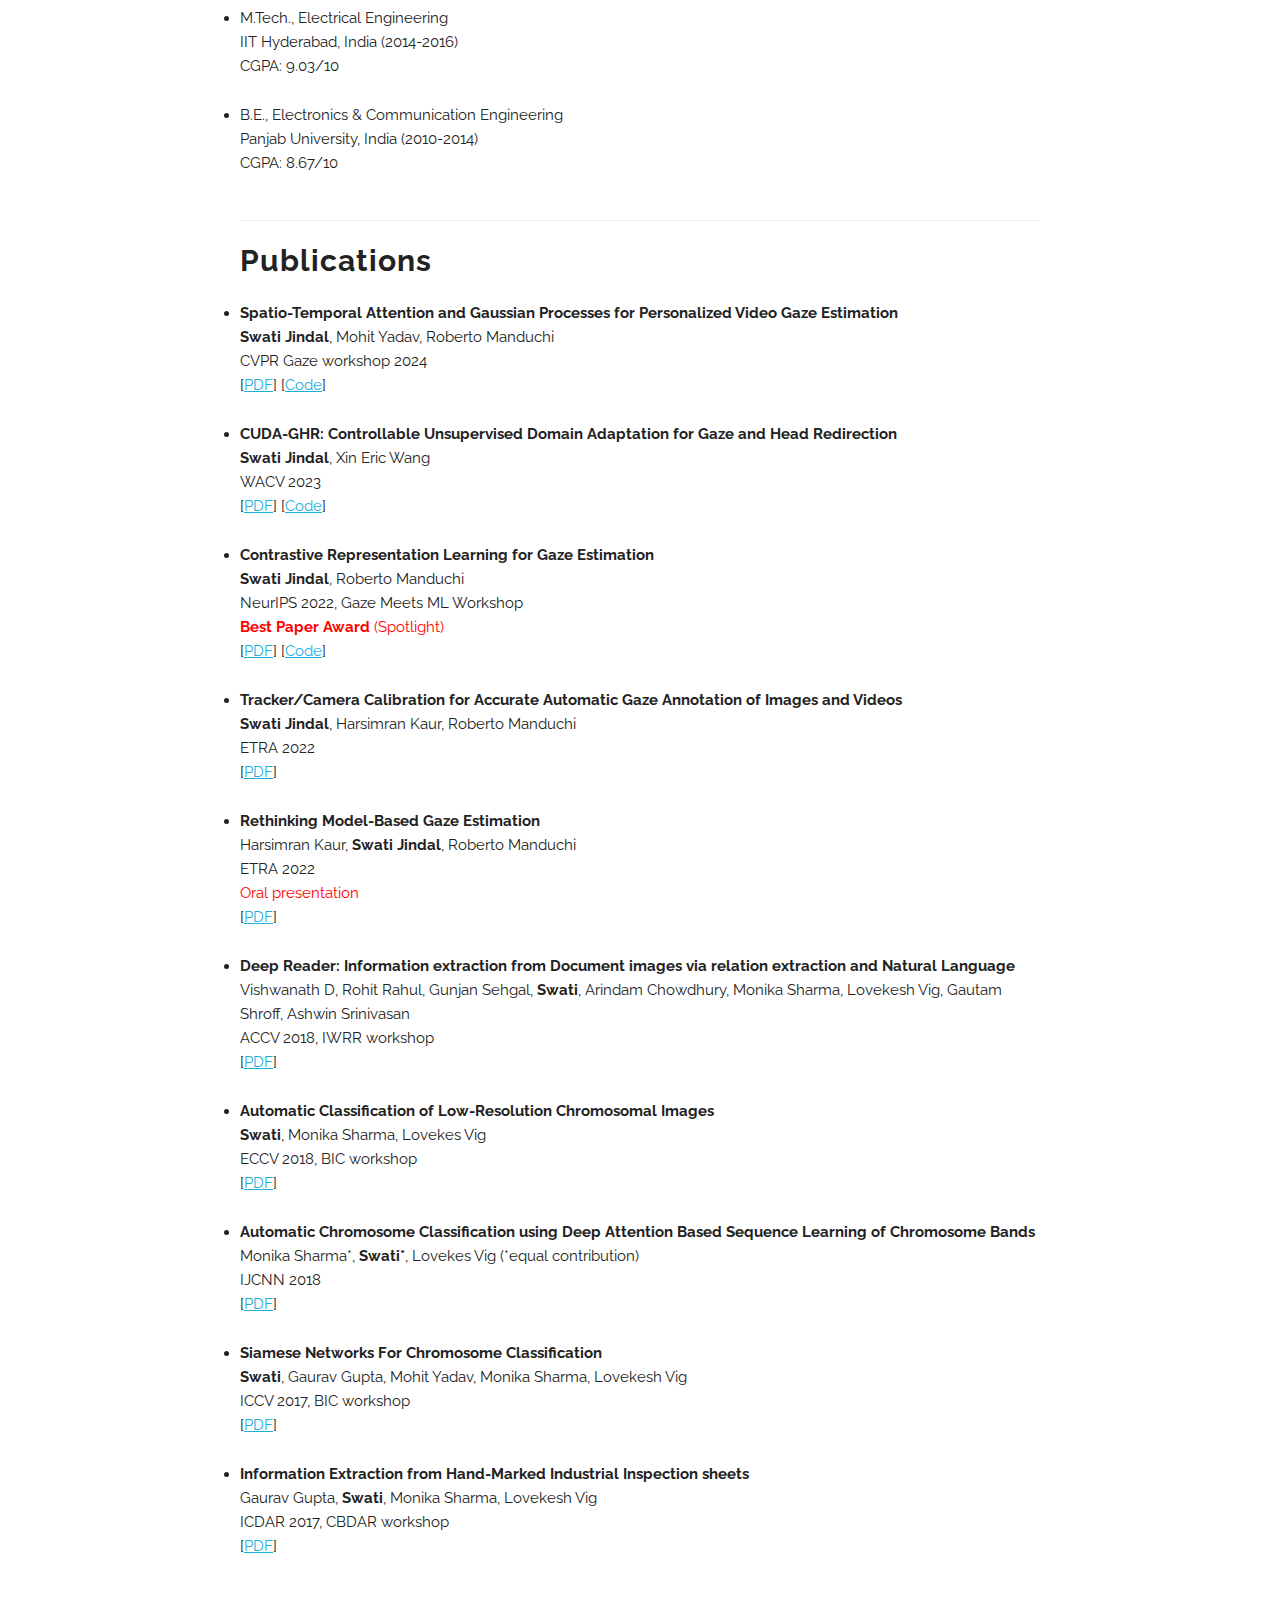
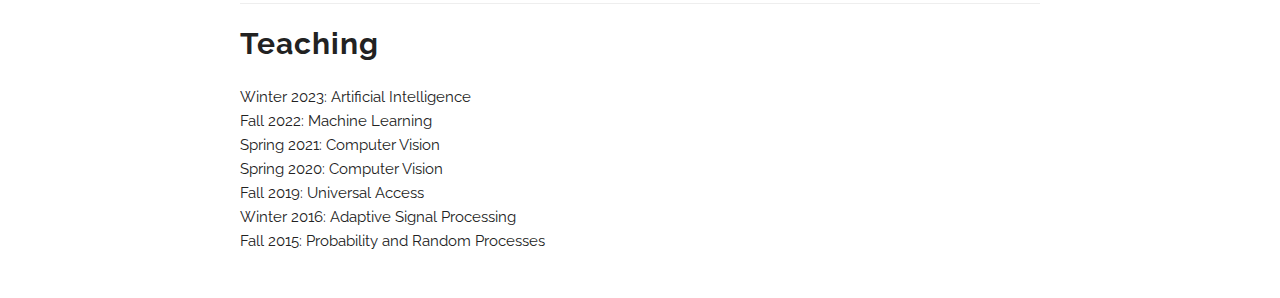
==== commit 7be6030f: "updated intro" ====
--- a/index.html
+++ b/index.html
@@ -71,8 +71,10 @@
         <div class="nine columns main-description">
             <h1>Swati Jindal</h1>
             <p></p>
+            <p></p>
             <p>Software Engineer</p>
             <p>Google AR/VR</p>
+            <p></p>
             <p>
               <span onclick="window.open('https://scholar.google.co.in/citations?user=O7l7h-UAAAAJ&hl=en')" style="cursor: pointer">
                 <i class="ai ai-google-scholar ai-lg" aria-hidden="true"></i>
@@ -193,6 +195,20 @@
       <li>
         <p>
         <strong>
+          Spatio-Temporal Attention and Gaussian Processes for Personalized Video Gaze Estimation
+        </strong>
+        <br>
+        <b>Swati Jindal</b>, Mohit Yadav, Roberto Manduchi
+        <br>
+        CVPR Gaze workshop 2024
+          <br>
+          [<a class="reference external" href="https://arxiv.org/abs/2404.05215" target="_blank">PDF</a>] [<a class="reference external" href="https://github.com/jswati31/stage" target="_blank">Code</a>]
+        </p>
+      </li>
+
+      <li>
+        <p>
+        <strong>
           CUDA-GHR: Controllable Unsupervised Domain Adaptation for Gaze and Head Redirection
         </strong>
         <br>
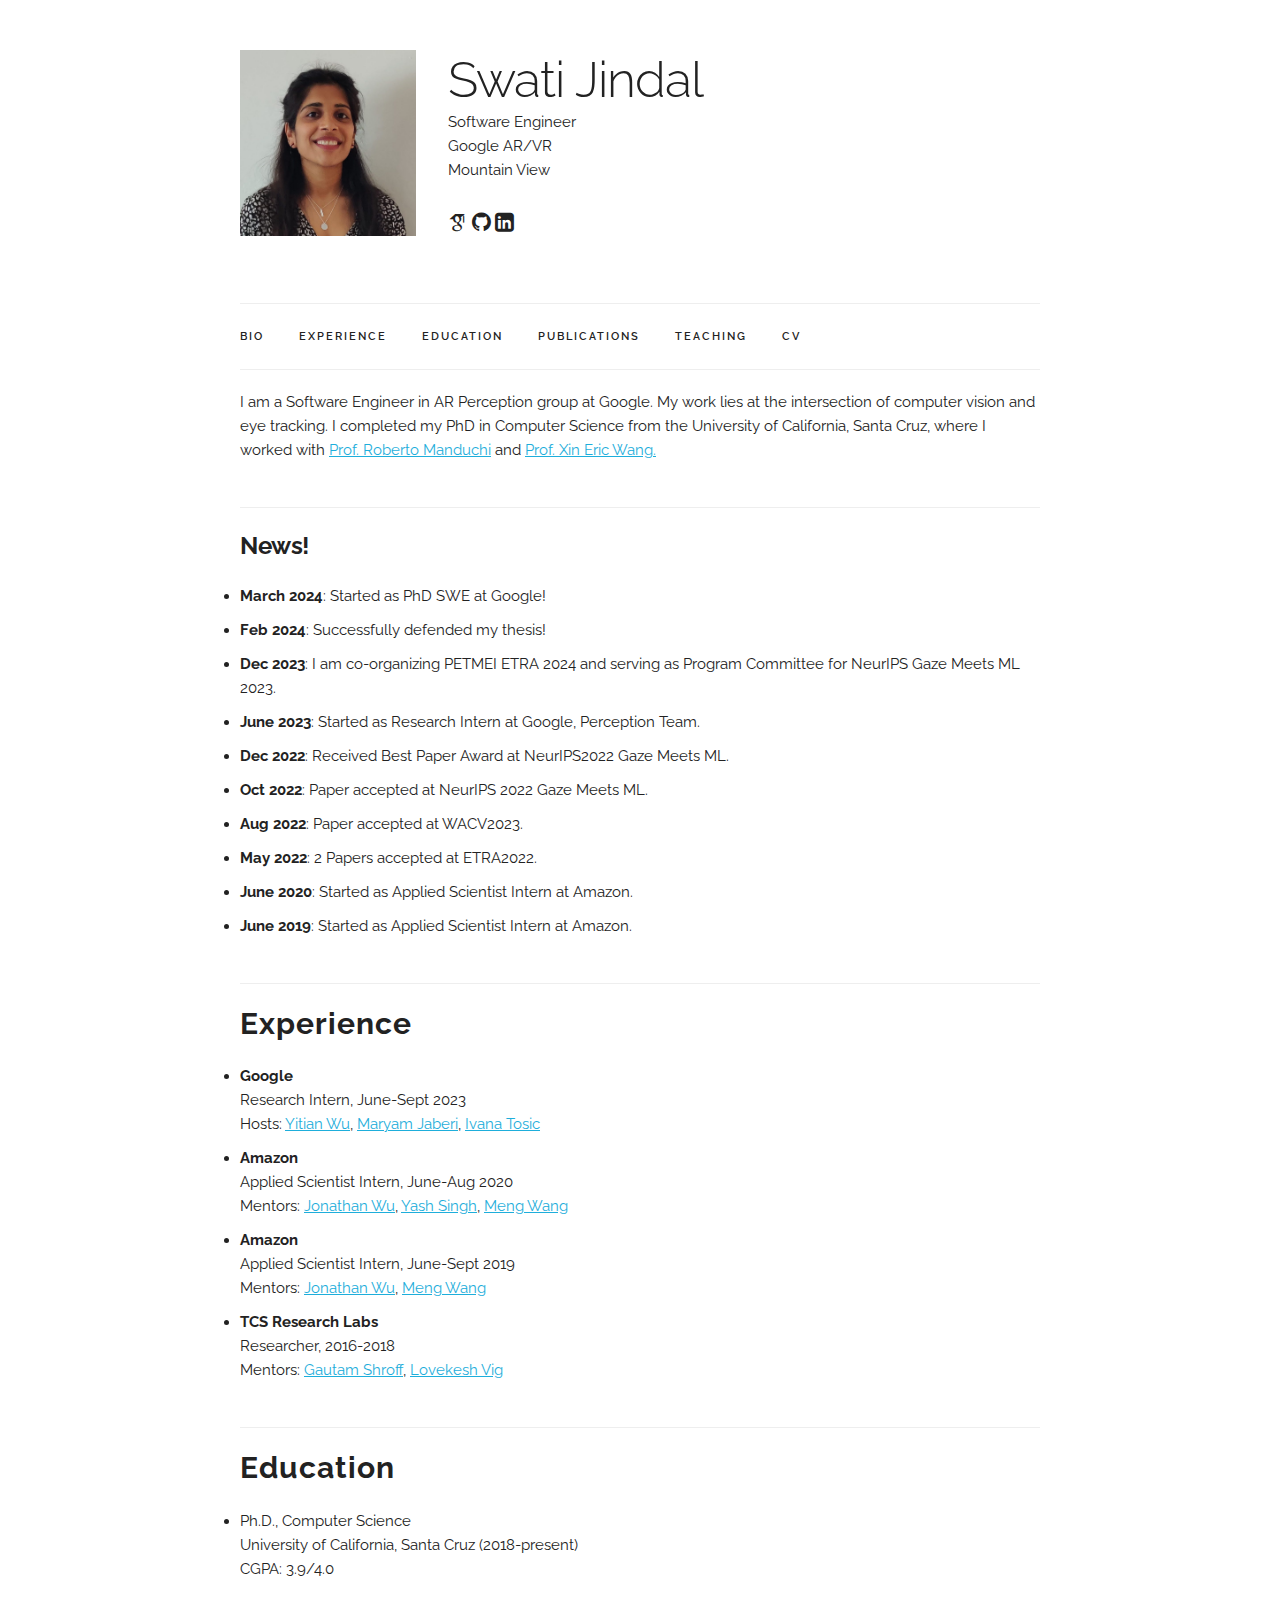
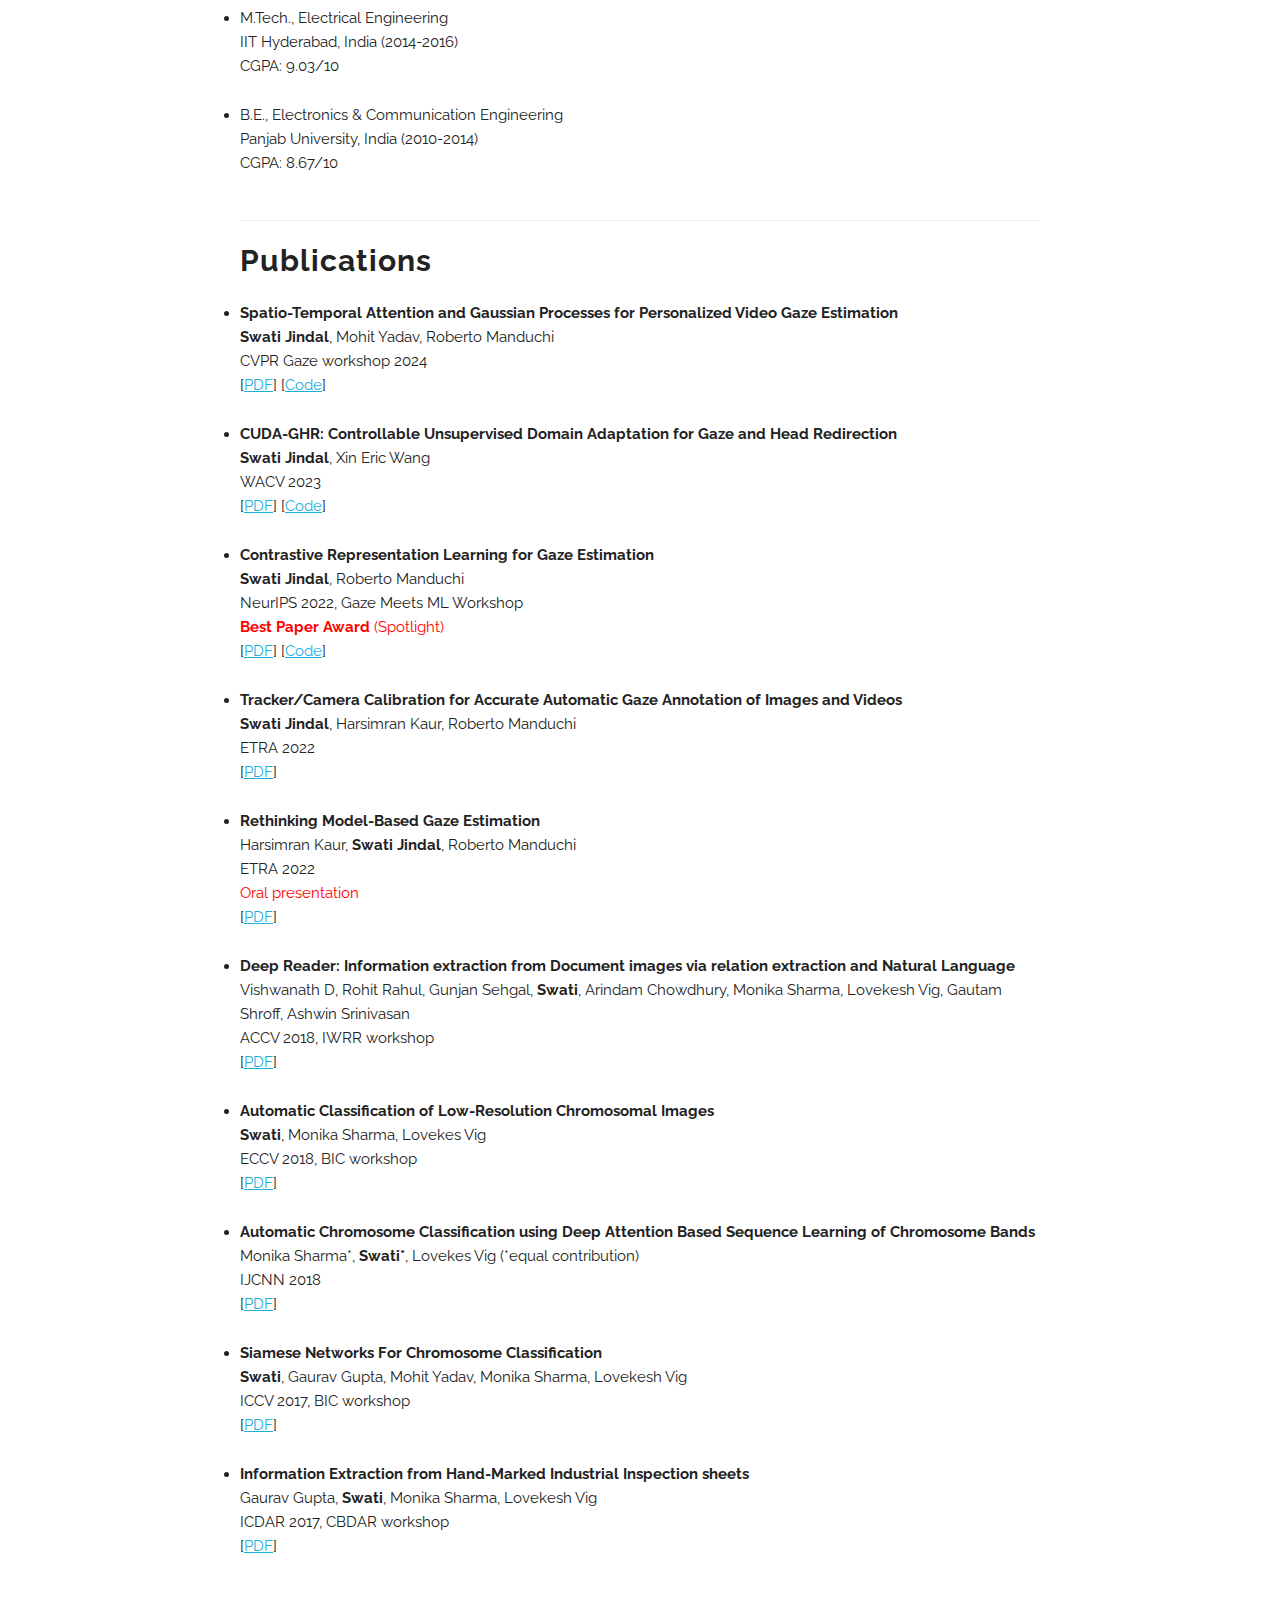
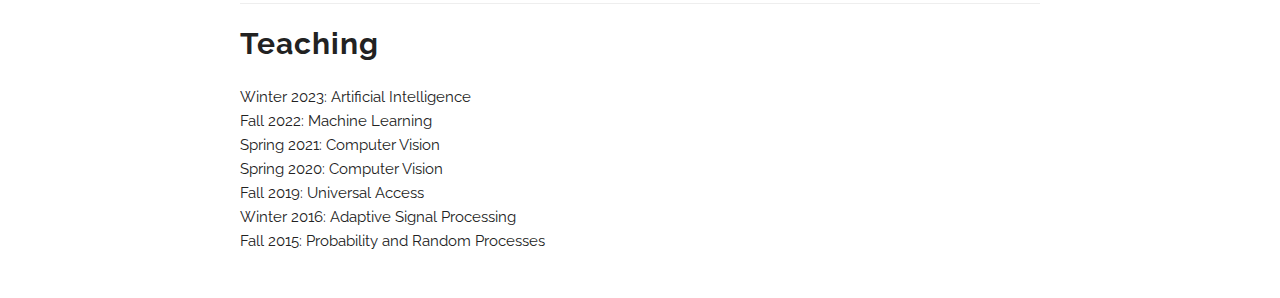
==== commit 02bef094: "updated intro" ====
--- a/index.html
+++ b/index.html
@@ -74,7 +74,8 @@
             <p></p>
             <p>Software Engineer</p>
             <p>Google AR/VR</p>
-            <p></p>
+            <p>Mountain View</p>
+            <br>
             <p>
               <span onclick="window.open('https://scholar.google.co.in/citations?user=O7l7h-UAAAAJ&hl=en')" style="cursor: pointer">
                 <i class="ai ai-google-scholar ai-lg" aria-hidden="true"></i>
